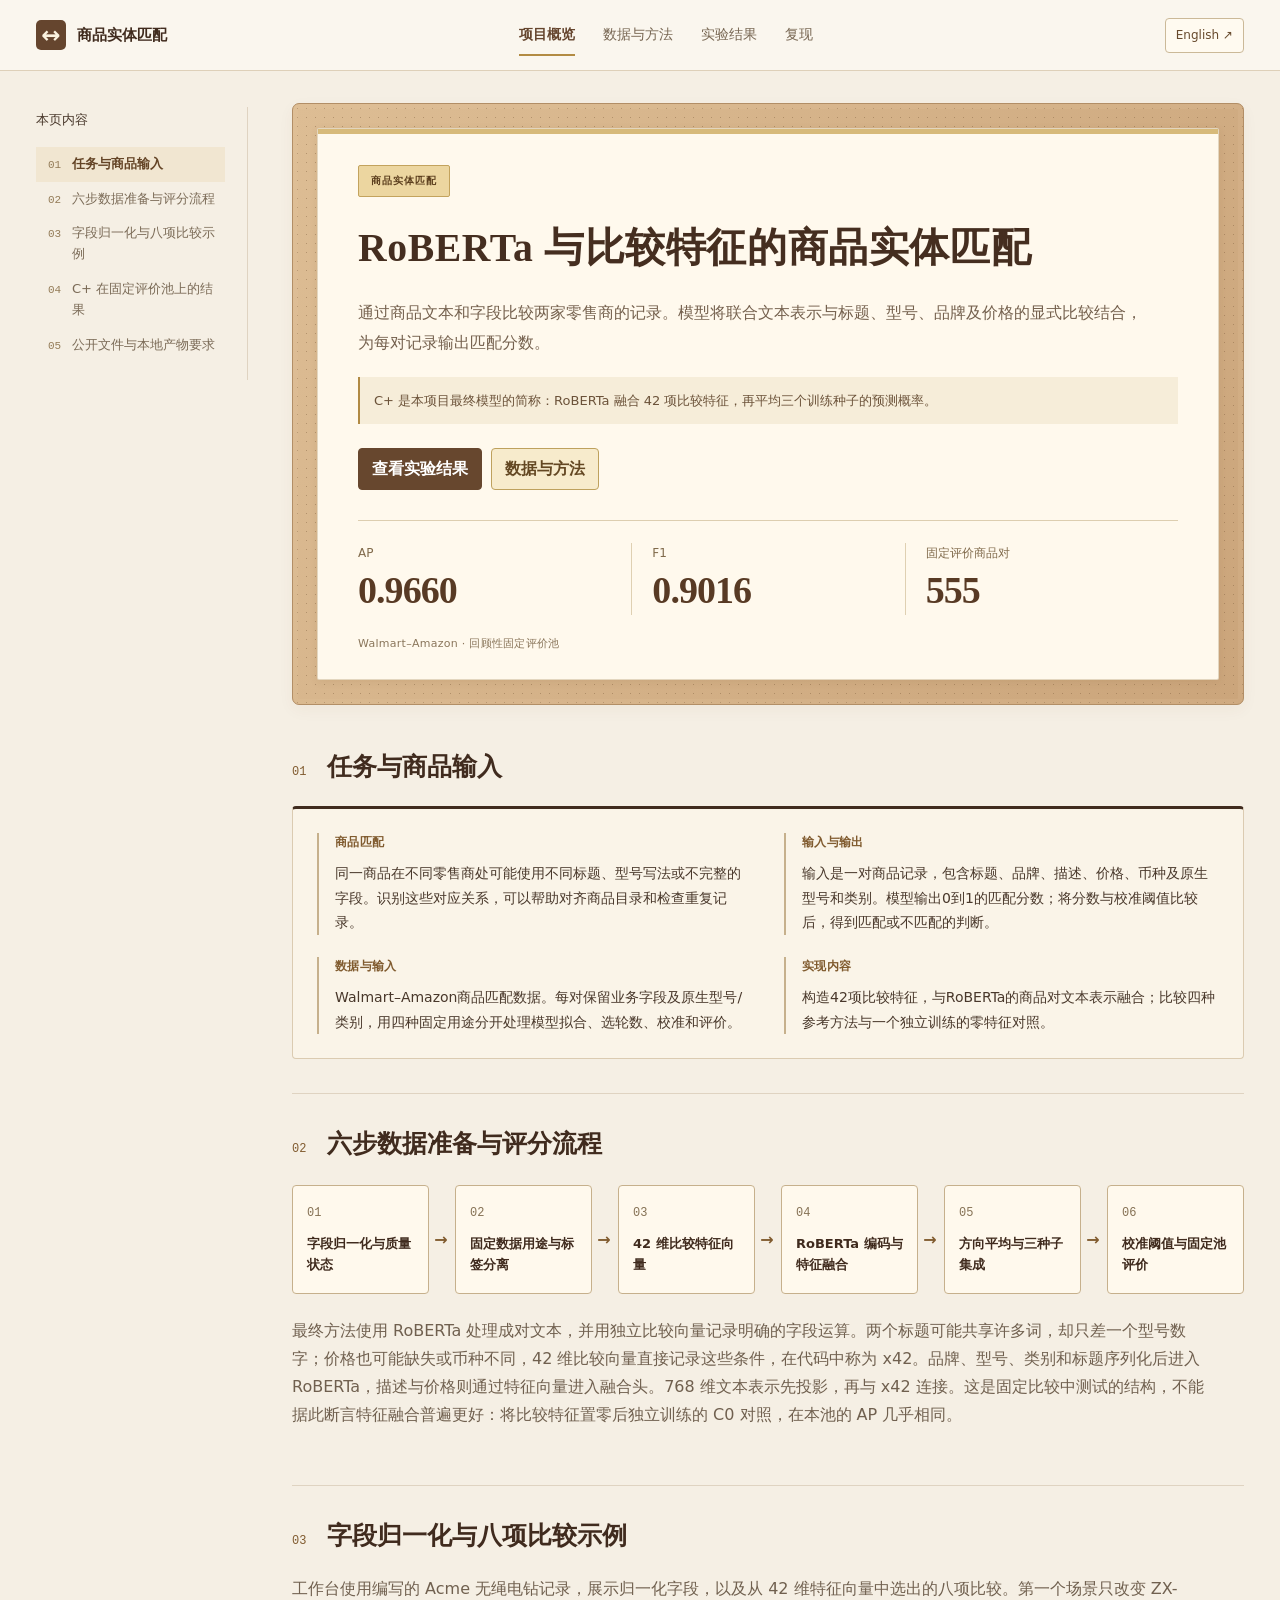
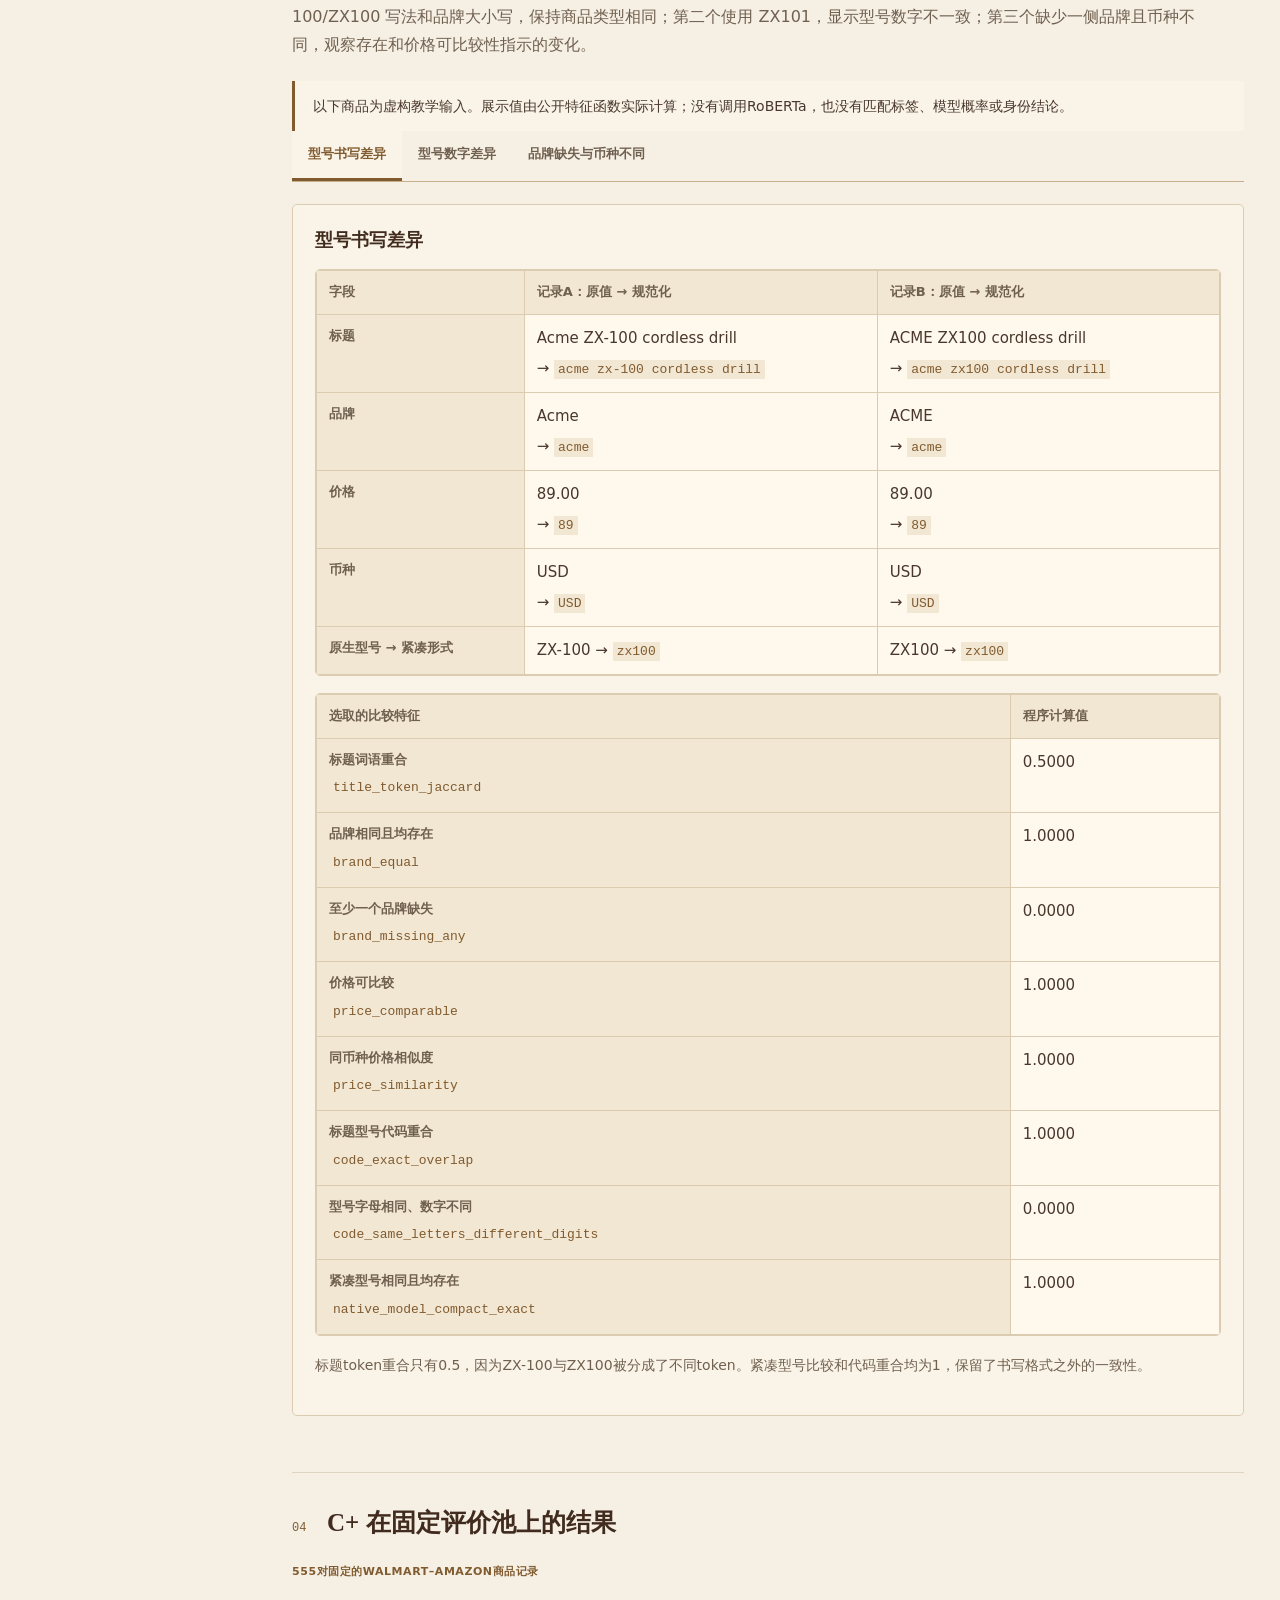
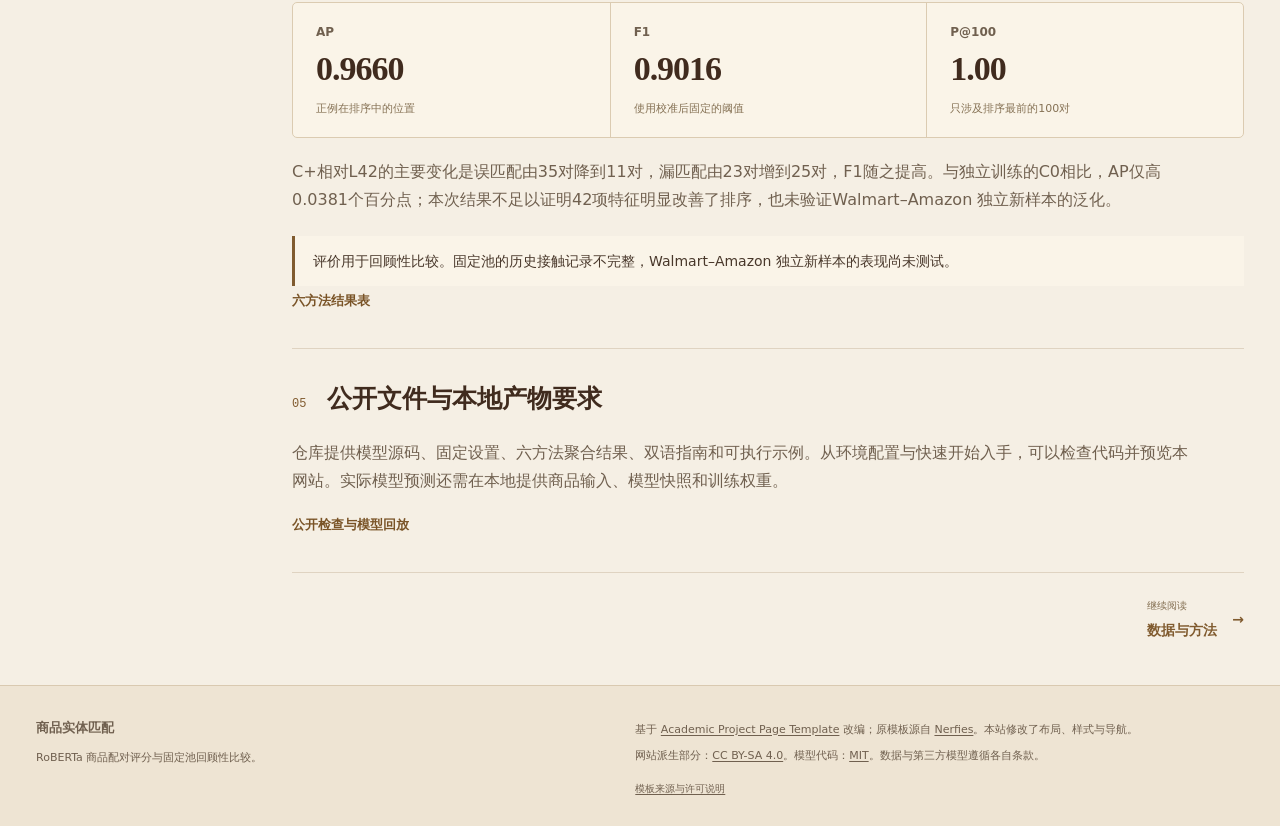
==== showcase/zh-CN/index.html @ 1b568378 "Publish final product matching project and bilingual site" ====
<!DOCTYPE html>
<html lang="zh-CN">
<head>
  <meta charset="utf-8">
  <meta name="viewport" content="width=device-width, initial-scale=1">
  <meta name="description" content="商品对输入、字段准备、RoBERTa 特征融合与固定池回顾性评价结果。">
  <meta name="theme-color" content="#f5efe4">
  <title>项目概览 · 商品实体匹配</title>
  <link rel="icon" type="image/svg+xml" href="../assets/favicon.svg">
  <link rel="alternate" hreflang="en" href="../en/index.html">
  <link rel="alternate" hreflang="zh-CN" href="../zh-CN/index.html">
  <link rel="stylesheet" href="../assets/vendor/bulma.min.css">
  <link rel="stylesheet" href="../assets/academic.css">
  <link rel="stylesheet" href="../assets/site.css">
  <script defer src="../assets/site.js"></script>
</head>
<body data-page="index" data-language="zh-CN">
  <a class="skip-link" href="#main-content">跳到正文</a>
  <header class="site-header">
    <div class="header-inner">
      <a class="brand" href="index.html" aria-label="商品实体匹配"><span class="brand-mark" aria-hidden="true">↔</span><span>商品实体匹配</span></a>
      <nav aria-label="主导航"><a class="nav-link" href="index.html" aria-current="page">项目概览</a><a class="nav-link" href="method.html">数据与方法</a><a class="nav-link" href="results.html">实验结果</a><a class="nav-link" href="reproduce.html">复现</a></nav>
      <a class="language-link" href="../en/index.html" lang="en" hreflang="en" aria-label="以英文阅读当前页面">English<span aria-hidden="true"> ↗</span></a>
    </div>
  </header>
  <div class="report-layout">
    <aside class="report-sidebar"><p class="toc-label">本页内容</p><nav aria-label="页内目录"><a href="#project"><span>01</span>任务与商品输入</a><a href="#evidence"><span>02</span>六步数据准备与评分流程</a><a href="#example"><span>03</span>字段归一化与八项比较示例</a><a href="#summary"><span>04</span>C+ 在固定评价池上的结果</a><a href="#public-code"><span>05</span>公开文件与本地产物要求</a></nav></aside>
    <main id="main-content" tabindex="-1">
      <!-- Publication header and resource links adapted from the Academic template. -->
      <section class="hero publication-header" id="intro">
        <div class="hero-body">
          <div class="container">
            <p class="eyebrow">商品实体匹配</p>
            <h1 class="title is-1 publication-title">RoBERTa 与比较特征的商品实体匹配</h1>
            <p class="hero-description">通过商品文本和字段比较两家零售商的记录。模型将联合文本表示与标题、型号、品牌及价格的显式比较结合，为每对记录输出匹配分数。</p>
            <p class="model-definition">C+ 是本项目最终模型的简称：RoBERTa 融合 42 项比较特征，再平均三个训练种子的预测概率。</p>
            <div class="publication-links"><a href="results.html#comparison" class="external-link button is-normal is-dark">查看实验结果</a><a href="method.html" class="external-link button is-normal is-light">数据与方法</a></div>
            <div class="hero-facts"><div><span>AP</span><strong>0.9660</strong></div><div><span>F1</span><strong>0.9016</strong></div><div><span>固定评价商品对</span><strong>555</strong></div><p>Walmart–Amazon · 回顾性固定评价池</p></div>
          </div>
        </div>
      </section>
      <section id="project" class="section section-rule"><div class="container"><div class="section-heading"><span class="section-number" aria-hidden="true">01</span><h2 class="title is-3">任务与商品输入</h2></div><div class="project-brief"><div class="brief-grid"><article class="brief-block"><h3>商品匹配</h3><p>同一商品在不同零售商处可能使用不同标题、型号写法或不完整的字段。识别这些对应关系，可以帮助对齐商品目录和检查重复记录。</p></article><article class="brief-block"><h3>输入与输出</h3><p>输入是一对商品记录，包含标题、品牌、描述、价格、币种及原生型号和类别。模型输出0到1的匹配分数；将分数与校准阈值比较后，得到匹配或不匹配的判断。</p></article><article class="brief-block"><h3>数据与输入</h3><p>Walmart–Amazon商品匹配数据。每对保留业务字段及原生型号/类别，用四种固定用途分开处理模型拟合、选轮数、校准和评价。</p></article><article class="brief-block"><h3>实现内容</h3><p>构造42项比较特征，与RoBERTa的商品对文本表示融合；比较四种参考方法与一个独立训练的零特征对照。</p></article></div></div></div></section><section id="evidence" class="section section-rule"><div class="container"><div class="section-heading"><span class="section-number" aria-hidden="true">02</span><h2 class="title is-3">六步数据准备与评分流程</h2></div><ol class="workflow-strip"><li><span>01</span><strong>字段归一化与质量状态</strong></li><li><span>02</span><strong>固定数据用途与标签分离</strong></li><li><span>03</span><strong>42 维比较特征向量</strong></li><li><span>04</span><strong>RoBERTa 编码与特征融合</strong></li><li><span>05</span><strong>方向平均与三种子集成</strong></li><li><span>06</span><strong>校准阈值与固定池评价</strong></li></ol><p class="section-intro">最终方法使用 RoBERTa 处理成对文本，并用独立比较向量记录明确的字段运算。两个标题可能共享许多词，却只差一个型号数字；价格也可能缺失或币种不同，42 维比较向量直接记录这些条件，在代码中称为 x42。品牌、型号、类别和标题序列化后进入 RoBERTa，描述与价格则通过特征向量进入融合头。768 维文本表示先投影，再与 x42 连接。这是固定比较中测试的结构，不能据此断言特征融合普遍更好：将比较特征置零后独立训练的 C0 对照，在本池的 AP 几乎相同。</p></div></section><section id="example" class="section section-rule"><div class="container"><div class="section-heading"><span class="section-number" aria-hidden="true">03</span><h2 class="title is-3">字段归一化与八项比较示例</h2></div><p class="section-intro">工作台使用编写的 Acme 无绳电钻记录，展示归一化字段，以及从 42 维特征向量中选出的八项比较。第一个场景只改变 ZX-100/ZX100 写法和品牌大小写，保持商品类型相同；第二个使用 ZX101，显示型号数字不一致；第三个缺少一侧品牌且币种不同，观察存在和价格可比较性指示的变化。</p><div class="field-workbench"><p class="lead-note">以下商品为虚构教学输入。展示值由公开特征函数实际计算；没有调用RoBERTa，也没有匹配标签、模型概率或身份结论。</p><div class="example-controls" role="group" aria-label="比较场景"><button type="button" data-example-case="spelling" aria-pressed="false">型号书写差异</button><button type="button" data-example-case="digits" aria-pressed="false">型号数字差异</button><button type="button" data-example-case="missing" aria-pressed="false">品牌缺失与币种不同</button></div><article id="example-spelling" data-example-panel="spelling" aria-labelledby="example-title-spelling"><h3 id="example-title-spelling">型号书写差异</h3><p class="table-scroll-hint">窄屏可横向滑动查看两条记录；键盘可聚焦表格后使用方向键。</p><div class="table-wrap field-comparison record-comparison" tabindex="0" role="region" aria-label="商品字段对照"><table><thead><tr><th>字段</th><th>记录A：原值 → 规范化</th><th>记录B：原值 → 规范化</th></tr></thead><tbody><tr><th scope="row">标题</th><td><span class="raw-value">Acme ZX-100 cordless drill</span><span class="normalized-value">→ <code>acme zx-100 cordless drill</code></span></td><td><span class="raw-value">ACME ZX100 cordless drill</span><span class="normalized-value">→ <code>acme zx100 cordless drill</code></span></td></tr><tr><th scope="row">品牌</th><td><span class="raw-value">Acme</span><span class="normalized-value">→ <code>acme</code></span></td><td><span class="raw-value">ACME</span><span class="normalized-value">→ <code>acme</code></span></td></tr><tr><th scope="row">价格</th><td><span class="raw-value">89.00</span><span class="normalized-value">→ <code>89</code></span></td><td><span class="raw-value">89.00</span><span class="normalized-value">→ <code>89</code></span></td></tr><tr><th scope="row">币种</th><td><span class="raw-value">USD</span><span class="normalized-value">→ <code>USD</code></span></td><td><span class="raw-value">USD</span><span class="normalized-value">→ <code>USD</code></span></td></tr><tr><th scope="row">原生型号 → 紧凑形式</th><td>ZX-100 → <code>zx100</code></td><td>ZX100 → <code>zx100</code></td></tr></tbody></table></div><div class="table-wrap field-comparison"><table><thead><tr><th>选取的比较特征</th><th>程序计算值</th></tr></thead><tbody><tr data-demo-feature="title_token_jaccard" data-demo-value="0.5"><th scope="row">标题词语重合<code>title_token_jaccard</code></th><td>0.5000</td></tr><tr data-demo-feature="brand_equal" data-demo-value="1.0"><th scope="row">品牌相同且均存在<code>brand_equal</code></th><td>1.0000</td></tr><tr data-demo-feature="brand_missing_any" data-demo-value="0.0"><th scope="row">至少一个品牌缺失<code>brand_missing_any</code></th><td>0.0000</td></tr><tr data-demo-feature="price_comparable" data-demo-value="1.0"><th scope="row">价格可比较<code>price_comparable</code></th><td>1.0000</td></tr><tr data-demo-feature="price_similarity" data-demo-value="1.0"><th scope="row">同币种价格相似度<code>price_similarity</code></th><td>1.0000</td></tr><tr data-demo-feature="code_exact_overlap" data-demo-value="1.0"><th scope="row">标题型号代码重合<code>code_exact_overlap</code></th><td>1.0000</td></tr><tr data-demo-feature="code_same_letters_different_digits" data-demo-value="0.0"><th scope="row">型号字母相同、数字不同<code>code_same_letters_different_digits</code></th><td>0.0000</td></tr><tr data-demo-feature="native_model_compact_exact" data-demo-value="1.0"><th scope="row">紧凑型号相同且均存在<code>native_model_compact_exact</code></th><td>1.0000</td></tr></tbody></table></div><p class="example-explanation">标题token重合只有0.5，因为ZX-100与ZX100被分成了不同token。紧凑型号比较和代码重合均为1，保留了书写格式之外的一致性。</p></article><article id="example-digits" data-example-panel="digits" aria-labelledby="example-title-digits"><h3 id="example-title-digits">型号数字差异</h3><p class="table-scroll-hint">窄屏可横向滑动查看两条记录；键盘可聚焦表格后使用方向键。</p><div class="table-wrap field-comparison record-comparison" tabindex="0" role="region" aria-label="商品字段对照"><table><thead><tr><th>字段</th><th>记录A：原值 → 规范化</th><th>记录B：原值 → 规范化</th></tr></thead><tbody><tr><th scope="row">标题</th><td><span class="raw-value">Acme ZX-100 cordless drill</span><span class="normalized-value">→ <code>acme zx-100 cordless drill</code></span></td><td><span class="raw-value">ACME ZX101 cordless drill</span><span class="normalized-value">→ <code>acme zx101 cordless drill</code></span></td></tr><tr><th scope="row">品牌</th><td><span class="raw-value">Acme</span><span class="normalized-value">→ <code>acme</code></span></td><td><span class="raw-value">ACME</span><span class="normalized-value">→ <code>acme</code></span></td></tr><tr><th scope="row">价格</th><td><span class="raw-value">89.00</span><span class="normalized-value">→ <code>89</code></span></td><td><span class="raw-value">89.00</span><span class="normalized-value">→ <code>89</code></span></td></tr><tr><th scope="row">币种</th><td><span class="raw-value">USD</span><span class="normalized-value">→ <code>USD</code></span></td><td><span class="raw-value">USD</span><span class="normalized-value">→ <code>USD</code></span></td></tr><tr><th scope="row">原生型号 → 紧凑形式</th><td>ZX-100 → <code>zx100</code></td><td>ZX101 → <code>zx101</code></td></tr></tbody></table></div><div class="table-wrap field-comparison"><table><thead><tr><th>选取的比较特征</th><th>程序计算值</th></tr></thead><tbody><tr data-demo-feature="title_token_jaccard" data-demo-value="0.5"><th scope="row">标题词语重合<code>title_token_jaccard</code></th><td>0.5000</td></tr><tr data-demo-feature="brand_equal" data-demo-value="1.0"><th scope="row">品牌相同且均存在<code>brand_equal</code></th><td>1.0000</td></tr><tr data-demo-feature="brand_missing_any" data-demo-value="0.0"><th scope="row">至少一个品牌缺失<code>brand_missing_any</code></th><td>0.0000</td></tr><tr data-demo-feature="price_comparable" data-demo-value="1.0"><th scope="row">价格可比较<code>price_comparable</code></th><td>1.0000</td></tr><tr data-demo-feature="price_similarity" data-demo-value="1.0"><th scope="row">同币种价格相似度<code>price_similarity</code></th><td>1.0000</td></tr><tr data-demo-feature="code_exact_overlap" data-demo-value="0.0"><th scope="row">标题型号代码重合<code>code_exact_overlap</code></th><td>0.0000</td></tr><tr data-demo-feature="code_same_letters_different_digits" data-demo-value="1.0"><th scope="row">型号字母相同、数字不同<code>code_same_letters_different_digits</code></th><td>1.0000</td></tr><tr data-demo-feature="native_model_compact_exact" data-demo-value="0.0"><th scope="row">紧凑型号相同且均存在<code>native_model_compact_exact</code></th><td>0.0000</td></tr></tbody></table></div><p class="example-explanation">标题token重合仍为0.5，但紧凑型号比较为0，数字冲突特征为1。程序将这些证据交给模型，不使用一条型号规则强行判定匹配或不匹配。</p></article><article id="example-missing" data-example-panel="missing" aria-labelledby="example-title-missing"><h3 id="example-title-missing">品牌缺失与币种不同</h3><p class="table-scroll-hint">窄屏可横向滑动查看两条记录；键盘可聚焦表格后使用方向键。</p><div class="table-wrap field-comparison record-comparison" tabindex="0" role="region" aria-label="商品字段对照"><table><thead><tr><th>字段</th><th>记录A：原值 → 规范化</th><th>记录B：原值 → 规范化</th></tr></thead><tbody><tr><th scope="row">标题</th><td><span class="raw-value">Acme ZX-100 cordless drill</span><span class="normalized-value">→ <code>acme zx-100 cordless drill</code></span></td><td><span class="raw-value">ACME ZX100 cordless drill</span><span class="normalized-value">→ <code>acme zx100 cordless drill</code></span></td></tr><tr><th scope="row">品牌</th><td><span class="raw-value">Acme</span><span class="normalized-value">→ <code>acme</code></span></td><td><span class="raw-value">缺失</span><span class="normalized-value">→ <code>缺失</code></span></td></tr><tr><th scope="row">价格</th><td><span class="raw-value">89.00</span><span class="normalized-value">→ <code>89</code></span></td><td><span class="raw-value">89.00</span><span class="normalized-value">→ <code>89</code></span></td></tr><tr><th scope="row">币种</th><td><span class="raw-value">USD</span><span class="normalized-value">→ <code>USD</code></span></td><td><span class="raw-value">EUR</span><span class="normalized-value">→ <code>EUR</code></span></td></tr><tr><th scope="row">原生型号 → 紧凑形式</th><td>ZX-100 → <code>zx100</code></td><td>ZX100 → <code>zx100</code></td></tr></tbody></table></div><div class="table-wrap field-comparison"><table><thead><tr><th>选取的比较特征</th><th>程序计算值</th></tr></thead><tbody><tr data-demo-feature="title_token_jaccard" data-demo-value="0.5"><th scope="row">标题词语重合<code>title_token_jaccard</code></th><td>0.5000</td></tr><tr data-demo-feature="brand_equal" data-demo-value="0.0"><th scope="row">品牌相同且均存在<code>brand_equal</code></th><td>0.0000</td></tr><tr data-demo-feature="brand_missing_any" data-demo-value="1.0"><th scope="row">至少一个品牌缺失<code>brand_missing_any</code></th><td>1.0000</td></tr><tr data-demo-feature="price_comparable" data-demo-value="0.0"><th scope="row">价格可比较<code>price_comparable</code></th><td>0.0000</td></tr><tr data-demo-feature="price_similarity" data-demo-value="0.0"><th scope="row">同币种价格相似度<code>price_similarity</code></th><td>0.0000</td></tr><tr data-demo-feature="code_exact_overlap" data-demo-value="1.0"><th scope="row">标题型号代码重合<code>code_exact_overlap</code></th><td>1.0000</td></tr><tr data-demo-feature="code_same_letters_different_digits" data-demo-value="0.0"><th scope="row">型号字母相同、数字不同<code>code_same_letters_different_digits</code></th><td>0.0000</td></tr><tr data-demo-feature="native_model_compact_exact" data-demo-value="1.0"><th scope="row">紧凑型号相同且均存在<code>native_model_compact_exact</code></th><td>1.0000</td></tr></tbody></table></div><p class="example-explanation">品牌缺失不会算作品牌相同；两笔价格都可解析，但USD与EUR不同，价格可比较性与价格相似度均为0。这里的0表示不可比较，必须结合可比较性指示一起解释。</p></article></div></div></section><section id="summary" class="section section-rule"><div class="container"><div class="section-heading"><span class="section-number" aria-hidden="true">04</span><h2 class="title is-3">C+ 在固定评价池上的结果</h2></div><p class="note-kicker">555对固定的Walmart–Amazon商品记录</p><div class="results-summary"><div class="summary-metric"><p class="summary-label"><abbr title="平均精确率">AP</abbr></p><p class="summary-value" data-source="metrics.C+.ap" data-value="0.9659975315302057">0.9660</p><p class="summary-context">正例在排序中的位置</p></div><div class="summary-metric"><p class="summary-label"><abbr title="F1分数">F1</abbr></p><p class="summary-value" data-source="metrics.C+.f1" data-value="0.9016393442622951">0.9016</p><p class="summary-context">使用校准后固定的阈值</p></div><div class="summary-metric"><p class="summary-label"><abbr title="排序前100对中的正例比例">P@100</abbr></p><p class="summary-value" data-source="metrics.C+.p_at_100" data-value="1.0">1.00</p><p class="summary-context">只涉及排序最前的100对</p></div></div><p class="section-intro">C+相对L42的主要变化是误匹配由35对降到11对，漏匹配由23对增到25对，F1随之提高。与独立训练的C0相比，AP仅高0.0381个百分点；本次结果不足以证明42项特征明显改善了排序，也未验证Walmart–Amazon 独立新样本的泛化。</p><p class="lead-note">评价用于回顾性比较。固定池的历史接触记录不完整，Walmart–Amazon 独立新样本的表现尚未测试。</p><a href="results.html" class="text-link">六方法结果表</a></div></section><section id="public-code" class="section section-rule"><div class="container"><div class="section-heading"><span class="section-number" aria-hidden="true">05</span><h2 class="title is-3">公开文件与本地产物要求</h2></div><div class="prose"><p>仓库提供模型源码、固定设置、六方法聚合结果、双语指南和可执行示例。从环境配置与快速开始入手，可以检查代码并预览本网站。实际模型预测还需在本地提供商品输入、模型快照和训练权重。</p><a href="reproduce.html#quickstart" class="text-link">公开检查与模型回放</a></div></div></section>
      <div class="reading-next container"><a class="next-link" href="method.html"><span><span class="next-eyebrow">继续阅读</span>数据与方法</span><span aria-hidden="true">→</span></a></div>
    </main>
  </div>
  <footer class="footer">
    <div class="container footer-inner">
      <div><a class="footer-project" href="index.html">商品实体匹配</a><p>RoBERTa 商品配对评分与固定池回顾性比较。</p></div>
      <div class="footer-credit"><p>基于 <a href="https://github.com/eliahuhorwitz/Academic-project-page-template">Academic Project Page Template</a> 改编；原模板源自 <a href="https://nerfies.github.io/">Nerfies</a>。本站修改了布局、样式与导航。</p><p>网站派生部分：<a href="../LICENSE">CC BY-SA 4.0</a>。模型代码：<a href="../../LICENSE">MIT</a>。数据与第三方模型遵循各自条款。</p><a href="../NOTICE.md">模板来源与许可说明</a></div>
    </div>
  </footer>
</body>
</html>
---- showcase/assets/academic.css ----
/* Adapted from Academic Project Page Template, commit d38af1ccae1ce82c3404d2820c4c646afd409f81. CC BY-SA 4.0. See ../NOTICE.md. */
/* Modern CSS Variables for consistent theming */
:root {
  --primary-color: #2563eb;
  --primary-hover: #1d4ed8;
  --secondary-color: #64748b;
  --accent-color: #0ea5e9;
  --text-primary: #1e293b;
  --text-secondary: #64748b;
  --text-light: #94a3b8;
  --background-primary: #ffffff;
  --background-secondary: #f8fafc;
  --background-accent: #f1f5f9;
  --border-color: #e2e8f0;
  --shadow-sm: 0 1px 2px 0 rgb(0 0 0 / 0.05);
  --shadow-md: 0 4px 6px -1px rgb(0 0 0 / 0.1), 0 2px 4px -2px rgb(0 0 0 / 0.1);
  --shadow-lg: 0 10px 15px -3px rgb(0 0 0 / 0.1), 0 4px 6px -4px rgb(0 0 0 / 0.1);
  --shadow-xl: 0 20px 25px -5px rgb(0 0 0 / 0.1), 0 8px 10px -6px rgb(0 0 0 / 0.1);
  --gradient-primary: linear-gradient(135deg, #667eea 0%, #764ba2 100%);
  --gradient-accent: linear-gradient(135deg, #f093fb 0%, #f5576c 100%);
  --gradient-subtle: linear-gradient(135deg, #ffecd2 0%, #fcb69f 100%);
  --border-radius: 12px;
  --border-radius-lg: 16px;
  --transition: all 0.3s cubic-bezier(0.4, 0, 0.2, 1);
}

/* Smooth scrolling for better UX */
html {
  scroll-behavior: smooth;
}

body {
  font-family: 'Inter', 'Segoe UI', -apple-system, BlinkMacSystemFont, sans-serif;
  color: var(--text-primary);
  line-height: 1.6;
  font-size: 16px;
  background-color: var(--background-primary);
  -webkit-font-smoothing: antialiased;
  -moz-osx-font-smoothing: grayscale;
}


/* Modern Button Styles */
.button {
  border-radius: var(--border-radius) !important;
  font-weight: 600 !important;
  transition: var(--transition) !important;
  border: 2px solid transparent !important;
  position: relative;
  overflow: hidden;
}

.button.is-dark {
  background: var(--text-primary) !important;
  border: none !important;
  color: white !important;
  box-shadow: var(--shadow-md);
}

.button.is-dark:hover {
  transform: translateY(-2px);
  box-shadow: var(--shadow-lg);
  background: var(--primary-color) !important;
}

/* Hero Section Modernization */
.hero {
  position: relative;
  overflow: hidden;
}

.hero.is-light {
  background: var(--background-secondary);
  border-top: 1px solid var(--border-color);
  border-bottom: 1px solid var(--border-color);
}

.hero-body {
  padding: 4rem 1.5rem;
}
.publication-title {
    font-family: 'Inter', sans-serif !important;
    font-weight: 800 !important;
    color: var(--text-primary) !important;
    margin-bottom: 2rem !important;
    line-height: 1.1 !important;
}
/* Content Improvements */
.content.has-text-justified {
  font-size: 1.1rem;
  line-height: 1.8;
  color: var(--text-secondary);
}

.content.has-text-justified p {
  margin-bottom: 1.5rem;
}

/* Footer Improvements */
.footer {
  background: var(--background-secondary);
  border-top: 1px solid var(--border-color);
  padding: 3rem 1.5rem;
}

.footer .content {
  color: var(--text-secondary);
  line-height: 1.7;
}

.footer a {
  color: var(--primary-color);
  text-decoration: none;
  transition: var(--transition);
}

.footer a:hover {
  color: var(--primary-hover);
  text-decoration: underline;
}
---- showcase/assets/site.css ----
/* Academic Project Page Template adaptation. CC BY-SA 4.0; see ../NOTICE.md.
   Report structure informed by VitePress and scikit-learn documentation.
   Reference sites are not CSS or text sources; all rules below are local. */
/* Shared paper palette; all eight pages use the same semantic colors. */
:root {
  --palette-ink: #402b1e;
  --palette-text: #49382b;
  --palette-secondary: #70604f;
  --palette-muted: #857154;
  --palette-accent: #805b2f;
  --palette-border: #dbcbb1;
  --palette-border-strong: #c6b08c;
  --palette-paper: #fff9ed;
  --palette-surface: #faf4e8;
  --palette-tint: #f2e7d3;
  --palette-control: #bba889;
  --primary-color: var(--palette-accent);
  --primary-hover: #5f3e20;
  --text-primary: var(--palette-text);
  --text-secondary: var(--palette-secondary);
  --text-light: var(--palette-muted);
  --background-primary: var(--palette-paper);
  --background-secondary: var(--palette-surface);
  --border-color: var(--palette-border);
  --gradient-accent: var(--palette-accent);
  --paper: var(--palette-paper);
  --link: #795326;
  --ink: var(--palette-ink);
  --blue-soft: var(--palette-tint);
  --mono: ui-monospace, SFMono-Regular, Consolas, monospace;
  --transition: color .12s ease, background-color .12s ease;
}
* { box-sizing: border-box; }
html { scroll-behavior: auto; scroll-padding-top: 90px; }
body { margin: 0; background: var(--palette-paper); color: var(--text-primary); font: 16px/1.75 system-ui, -apple-system, BlinkMacSystemFont, "Segoe UI", "PingFang SC", "Microsoft YaHei", sans-serif; -webkit-font-smoothing: antialiased; }
p { margin: 0 0 15px; }
a { color: var(--link); text-underline-offset: .2em; }
a:hover { text-decoration: underline; }
strong { color: var(--ink); font-weight: 650; }
button, input { font: inherit; }
a, button { touch-action: manipulation; }
button { cursor: pointer; }
:focus-visible { outline: 3px solid var(--palette-accent); outline-offset: 4px; border-radius: 3px; }
[hidden] { display: none !important; }
svg { display: block; max-width: 100%; height: auto; }
figure { margin: 0; }
h2, h3, h4 { color: var(--ink); }
h3 { font-size: 19px; line-height: 1.4; font-weight: 650; margin: 0 0 12px; }
.container, .container.is-max-desktop { width: 100%; max-width: none !important; margin: 0; }
.skip-link { position: absolute; top: -100px; left: 20px; z-index: 100; background: white; padding: 10px 16px; border: 1px solid var(--primary-color); }
.skip-link:focus { top: 12px; }
.site-header { position: sticky; top: 0; z-index: 30; border-bottom: 1px solid var(--border-color); background: var(--palette-paper); }
.header-inner { display: flex; align-items: center; justify-content: space-between; gap: 28px; max-width: 1440px; min-height: 70px; padding: 12px 36px; margin: auto; }
.brand { display: inline-flex; align-items: center; gap: 11px; color: var(--ink); font-size: 15px; font-weight: 700; white-space: nowrap; text-decoration: none; }
.brand-mark { display: grid; place-items: center; width: 30px; height: 30px; border-radius: 5px; background: var(--ink); color: var(--palette-paper); font-size: 23px; line-height: 1; }
.header-inner nav { display: flex; gap: 28px; }
.nav-link { padding: 8px 0; border-bottom: 2px solid transparent; color: var(--palette-secondary); font-size: 14px; white-space: nowrap; }
.nav-link[aria-current="page"] { border-color: var(--primary-color); color: var(--primary-color); font-weight: 700; }
.language-link { border: 1px solid var(--palette-border); border-radius: 4px; padding: 6px 10px; color: var(--palette-text); font-size: 12px; white-space: nowrap; }
.report-layout { display: grid; grid-template-columns: 212px minmax(0, 1fr); gap: 44px; max-width: 1440px; margin: auto; padding: 0 36px; }
.report-sidebar { position: sticky; top: 98px; align-self: start; max-height: calc(100vh - 122px); overflow-y: auto; margin-top: 36px; padding: 2px 22px 18px 0; border-right: 1px solid var(--border-color); font-size: 13px; scrollbar-width: thin; }
.report-sidebar h2, .report-sidebar h3, .toc-title, .toc-heading { margin: 0 0 14px; color: var(--ink); font-size: 11px; line-height: 1.5; font-weight: 750; letter-spacing: .08em; text-transform: uppercase; }
.report-sidebar nav, .report-sidebar ul, .report-sidebar ol { display: block; margin: 0; padding: 0; list-style: none; }
.report-sidebar li { margin: 0; padding: 0; }
.report-sidebar a { display: block; border-left: 2px solid transparent; padding: 7px 0 7px 12px; margin-left: -2px; color: var(--palette-secondary); line-height: 1.6; text-decoration: none; overflow-wrap: anywhere; }
.report-sidebar a:hover { color: var(--primary-color); background: var(--palette-surface); }
.report-sidebar a[aria-current="location"], .report-sidebar a.is-active { border-color: var(--primary-color); color: var(--primary-color); background: var(--blue-soft); font-weight: 650; }
.report-sidebar nav a { display: grid; grid-template-columns: 16px minmax(0, 1fr); gap: 8px; align-items: baseline; }
.report-sidebar nav a > :first-child, .report-sidebar .toc-number { color: var(--palette-muted); font: 11px/1.6 var(--mono); }
#main-content { min-width: 0; padding-top: 32px; padding-bottom: 10px; outline: none; }
.publication-header { overflow: visible; border-bottom: 1px solid var(--border-color); }
.hero-body { padding: 4px 0 28px; }
.publication-header .columns { margin: 0; }
.publication-header .column { padding: 0; }
.publication-header .has-text-centered { text-align: left !important; }
.eyebrow { margin: 0 0 12px; font-size: 11px; letter-spacing: .07em; text-transform: uppercase; font-weight: 750; color: var(--primary-color); }
.publication-title { margin: 0 0 18px !important; font-family: inherit !important; font-size: 38px !important; line-height: 1.25 !important; font-weight: 720 !important; letter-spacing: -.035em; color: var(--ink) !important; max-width: 1020px; }
.publication-title:lang(zh-CN) { font-size: 35px !important; letter-spacing: -.015em; }
.hero-description { max-width: 920px; margin: 0 0 20px; font-size: 17px; line-height: 1.8; color: var(--text-secondary); }
.publication-links { display: flex; flex-wrap: wrap; justify-content: flex-start; gap: 9px; }
.hero-facts { display: flex; flex-wrap: wrap; gap: 16px 0; margin-top: 23px; padding-top: 17px; border-top: 1px solid var(--palette-border); color: var(--palette-secondary); font-size: 13px; }
.hero-facts > * { display: flex; flex-direction: column; gap: 3px; min-width: 0; padding: 0 24px; border-left: 1px solid var(--palette-border); }
.hero-facts > :first-child { padding-left: 0; border-left: 0; }
.hero-facts strong, .hero-facts .fact-value { color: var(--palette-text); font: 18px/1.5 var(--mono); font-weight: 700; }
.hero-facts small, .hero-facts .fact-label { color: var(--palette-secondary); font-size: 12px; line-height: 1.6; }
.button { min-height: 38px; height: auto; padding: 8px 13px !important; border-radius: 4px !important; font-size: 13px; line-height: 1.5; font-weight: 600 !important; box-shadow: none !important; transition: var(--transition) !important; }
.button.is-dark { background: var(--ink) !important; color: var(--palette-paper); transform: none !important; border: 1px solid var(--ink) !important; }
.button.is-dark:hover { background: var(--palette-text) !important; }
.button.is-light { background: var(--palette-paper); border: 1px solid var(--palette-border-strong) !important; color: var(--palette-text); }
.button.is-light:hover { background: var(--palette-surface); }
.button:hover { text-decoration: none; }
.section { padding: 32px 0 34px; }
.section-rule { border-bottom: 1px solid var(--border-color); border-top: 0; }
.section-tint { background: transparent; }
.section-heading { display: flex; align-items: baseline; gap: 13px; margin-bottom: 21px; }
.section-number { color: var(--primary-color); font: 12px/1.5 var(--mono); min-width: 22px; }
h2.title.is-3 { position: static; margin: 0 !important; padding: 0; font-family: inherit !important; font-size: 25px; line-height: 1.45; letter-spacing: -.025em; font-weight: 700; color: var(--ink); }
h2.title.is-3::after { display: none; }
.prose { max-width: 900px; }
.prose p, .section-intro { color: var(--text-secondary); }
.section-intro { max-width: 920px; margin-bottom: 22px; }
.lead-note { border-left: 3px solid var(--primary-color); padding: 13px 18px; background: var(--palette-surface); color: var(--palette-text); font-size: 14px; line-height: 1.75; margin: 20px 0 0; }
.caption { color: var(--palette-secondary); font-size: 14px; line-height: 1.8; margin: 13px 0 0; max-width: 970px; }
.note-kicker { color: var(--primary-color); font-size: 11px; line-height: 1.6; letter-spacing: .05em; text-transform: uppercase; font-weight: 700; display: block; margin-bottom: 9px; }
.text-link { font-weight: 650; font-size: 13px; }
.text-columns { display: grid; grid-template-columns: repeat(2, minmax(0, 1fr)); gap: 32px; }
.text-columns article { padding-top: 15px; border-top: 2px solid var(--palette-border-strong); min-width: 0; }
.text-columns p { color: var(--text-secondary); font-size: 15px; }
.project-brief { border: 1px solid var(--palette-border); border-top: 3px solid var(--ink); border-radius: 4px; padding: 24px; background: var(--palette-surface); }
.project-brief > p { max-width: 920px; }
.brief-grid { display: grid; grid-template-columns: repeat(2, minmax(0, 1fr)); gap: 22px 32px; }
.brief-block { min-width: 0; padding-left: 16px; border-left: 2px solid var(--palette-border-strong); }
.brief-block h3, .brief-block h4, .brief-block dt { margin: 0 0 9px; font-size: 12px; line-height: 1.6; font-weight: 750; letter-spacing: .03em; color: var(--primary-color); }
.brief-block p, .brief-block dd { font-size: 14px; line-height: 1.75; margin: 0; color: var(--palette-text); }
.brief-block ul { font-size: 14px; color: var(--palette-text); margin-left: 18px; list-style: disc; }
.workflow-strip { display: grid; grid-template-columns: repeat(6, minmax(0, 1fr)); gap: 13px; margin: 23px 0; padding: 0; list-style: none; }
.workflow-strip > * { min-width: 0; position: relative; padding: 15px 11px; background: var(--palette-surface); border: 1px solid var(--palette-border); border-radius: 4px; }
.workflow-strip > *::after { content: "→"; position: absolute; right: -12px; top: 13px; z-index: 1; color: var(--palette-secondary); font-size: 16px; font-weight: 700; }
.workflow-strip > *:last-child::after { display: none; }
.workflow-strip strong, .workflow-strip h3 { display: block; margin: 6px 0 8px; font-size: 13px; line-height: 1.55; color: var(--ink); }
.workflow-strip p, .workflow-strip small { display: block; color: var(--palette-secondary); font-size: 11px; line-height: 1.7; margin: 0; }
.workflow-strip .stage-number, .workflow-strip .workflow-number { color: var(--primary-color); font: 10px/1.5 var(--mono); }
.stage-card { padding: 23px 25px; margin: 20px 0; border: 1px solid var(--palette-border); border-radius: 5px; background: var(--palette-paper); }
.stage-header { display: flex; gap: 13px; align-items: baseline; padding-bottom: 16px; border-bottom: 1px solid var(--border-color); margin-bottom: 18px; }
.stage-header h3 { margin: 0; font-size: 20px; }
.stage-header span, .stage-header .stage-number { color: var(--primary-color); font: 12px/1.6 var(--mono); }
.stage-grid { display: grid; grid-template-columns: repeat(2, minmax(0, 1fr)); gap: 22px 30px; }
.stage-grid > * { min-width: 0; margin: 0; }
.stage-grid h4, .stage-grid dt, .stage-grid .stage-label { display: block; color: var(--primary-color); font-size: 11px; line-height: 1.6; font-weight: 750; letter-spacing: .07em; text-transform: uppercase; margin: 0 0 7px; }
.stage-grid p, .stage-grid dd { margin: 0; color: var(--palette-text); font-size: 14px; line-height: 1.85; }
.stage-grid code { font: 12px/1.8 var(--mono); color: var(--palette-text); overflow-wrap: anywhere; background: var(--palette-surface); padding: 1px 4px; border-radius: 3px; }
.stage-grid ul, .stage-grid ol { margin-left: 18px; color: var(--palette-text); font-size: 14px; }
.pair-example { display: grid; grid-template-columns: minmax(0, 1fr) 45px minmax(0, 1fr); align-items: center; padding: 23px 26px; border: 1px solid var(--palette-border); border-radius: 5px; background: var(--palette-surface); }
.listing-label { font-size: 11px; color: var(--palette-secondary); font-weight: 700; letter-spacing: .04em; text-transform: uppercase; margin-bottom: 8px; }
.listing-title { color: var(--palette-ink); font-size: 20px; font-weight: 650; line-height: 1.45; margin-bottom: 15px; }
.field-list { display: grid; grid-template-columns: 74px minmax(0, 1fr); gap: 5px 12px; margin: 0; font-size: 13px; }
.field-list dt { color: var(--palette-secondary); }
.field-list dd { margin: 0; color: var(--palette-text); font: 12px/1.7 var(--mono); overflow-wrap: anywhere; }
.pair-arrow { color: var(--primary-color); text-align: center; font-size: 23px; }
.example-foot { margin-top: 12px; display: flex; gap: 11px; align-items: baseline; flex-wrap: wrap; }
.example-tag { font-size: 10px; font-weight: 700; letter-spacing: .02em; color: var(--palette-accent); background: var(--palette-tint); border: 1px solid var(--palette-border); border-radius: 3px; padding: 3px 7px; }
.example-foot p { font-size: 13px; color: var(--palette-secondary); margin: 0; }
.field-workbench { margin: 22px 0; }
.field-workbench .example-controls, .field-workbench .example-tabs, .field-workbench [role="group"], .field-workbench [role="tablist"] { display: flex; align-items: stretch; gap: 0; flex-wrap: wrap; border-bottom: 1px solid var(--palette-border-strong); margin-bottom: 20px; }
.field-workbench [data-example-case] { border: 0; border-bottom: 3px solid transparent; background: transparent; color: var(--palette-secondary); padding: 12px 16px; font-size: 13px; font-weight: 650; min-height: 44px; }
.field-workbench [data-example-case][aria-pressed="true"], .field-workbench [data-example-case][aria-selected="true"] { color: var(--primary-color); border-bottom-color: var(--primary-color); background: var(--palette-surface); }
.field-workbench [data-example-case]:hover { color: var(--primary-color); background: var(--palette-surface); text-decoration: none; }
.field-workbench [data-example-panel] { margin: 22px 0; padding: 22px; border: 1px solid var(--palette-border); border-radius: 5px; background: var(--palette-surface); }
.field-workbench [data-example-panel] h3 { font-size: 18px; }
.field-workbench [data-example-panel] p { color: var(--palette-secondary); font-size: 14px; line-height: 1.85; }
.field-comparison { margin: 17px 0; }
.field-comparison table, table.field-comparison { width: 100%; background: var(--palette-paper); border-collapse: collapse; font-size: 15px; }
.field-comparison td, .field-comparison th { border: 1px solid var(--palette-border); padding: 10px 12px; text-align: left; vertical-align: top; overflow-wrap: anywhere; }
.field-comparison th { background: var(--palette-tint); color: var(--palette-secondary); font-size: 13px; font-weight: 700; }
.field-comparison code { font-size: 13px; color: var(--palette-accent); background: var(--palette-tint); padding: 2px 4px; overflow-wrap: anywhere; }
.field-comparison .raw-value, .field-comparison .normalized-value { display: block; overflow-wrap: anywhere; }
.field-comparison .normalized-value { margin-top: 4px; }
.field-comparison th code { display: block; margin-top: 4px; }
.field-comparison .field-row { display: grid; grid-template-columns: 120px minmax(0, 1fr) minmax(0, 1fr); gap: 12px; border-top: 1px solid var(--border-color); padding: 11px 0; }
.results-summary { display: grid; grid-template-columns: repeat(3, minmax(0, 1fr)); margin: 22px 0 20px; border: 1px solid var(--palette-border); border-radius: 5px; overflow: hidden; background: var(--palette-surface); }
.summary-metric { padding: 19px 23px; border-left: 1px solid var(--palette-border); min-width: 0; }
.summary-metric:first-child { border-left: 0; }
.summary-label { margin-bottom: 4px; font-size: 12px; color: var(--palette-secondary); }
.summary-label abbr { border: 0; text-decoration: none; font-weight: 650; }
.summary-value { margin: 0; font-size: 34px; line-height: 1.3; font-weight: 700; letter-spacing: -.03em; font-variant-numeric: tabular-nums; color: var(--palette-text); }
.summary-context { margin: 7px 0 0; font-size: 11px; color: var(--palette-muted); }
.role-list { display: grid; grid-template-columns: repeat(4, minmax(0, 1fr)); border: 1px solid var(--palette-border); border-radius: 5px; overflow: hidden; background: var(--palette-surface); margin: 20px 0; }
.role-item { padding: 20px 17px; border-left: 1px solid var(--palette-border); min-width: 0; }
.role-item:first-child { border-left: 0; }
.role-item h3 { font-size: 14px; margin-bottom: 5px; }
.role-count { font: 28px/1.4 var(--mono); color: var(--palette-accent); margin: 0 0 9px; }
.role-item p:last-child { font-size: 12px; color: var(--palette-secondary); margin: 0; line-height: 1.75; }
.processing-list { list-style: none; margin: 0; padding: 0; }
.processing-list li { display: grid; grid-template-columns: 165px minmax(0, 1fr); gap: 22px; padding: 17px 0; border-top: 1px solid var(--border-color); }
.processing-list li:last-child { border-bottom: 1px solid var(--border-color); }
.processing-list strong { font-size: 14px; color: var(--palette-text); }
.processing-list p { margin: 0; color: var(--text-secondary); font-size: 14px; }
.feature-groups details { padding: 16px 0; border-top: 1px solid var(--border-color); }
.feature-groups details:last-child { border-bottom: 1px solid var(--border-color); }
.feature-groups summary { list-style: none; cursor: pointer; display: flex; align-items: baseline; gap: 11px; font-size: 15px; font-weight: 650; color: var(--palette-text); }
.feature-groups summary::before { content: "+"; width: 16px; color: var(--primary-color); font: 20px/1.4 var(--mono); }
.feature-groups details[open] summary::before { content: "−"; }
.feature-groups summary::-webkit-details-marker { display: none; }
.feature-count { margin-left: auto; white-space: nowrap; color: var(--palette-muted); font: 11px/1.6 var(--mono); font-weight: 400; }
.feature-note { margin: 14px 0 0 27px; color: var(--palette-secondary); font-size: 13px; }
.feature-groups ul { display: grid; grid-template-columns: repeat(2, minmax(0, 1fr)); gap: 12px 28px; margin: 19px 0 5px 27px; padding: 0; list-style: none; }
.feature-groups li { padding-bottom: 9px; border-bottom: 1px solid var(--palette-tint); min-width: 0; }
.feature-groups code { background: transparent; color: var(--palette-text); padding: 0; font: 12px/1.6 var(--mono); overflow-wrap: anywhere; }
.feature-meaning { display: block; color: var(--palette-secondary); font-size: 12px; line-height: 1.65; margin-top: 3px; }
.diagram-shell { border: 1px solid var(--palette-border); border-radius: 5px; background: var(--palette-surface); padding: 24px 17px; }
.method-diagram { width: 100%; }
.method-diagram text { font-family: system-ui, -apple-system, "PingFang SC", sans-serif; fill: var(--palette-text); }
.method-diagram .node { fill: var(--palette-surface); stroke: var(--palette-border-strong); stroke-width: 1.5; }
.method-diagram .node-accent { fill: var(--palette-tint); stroke: var(--palette-accent); }
.method-diagram .connector { stroke: var(--palette-muted); stroke-width: 1.8; fill: none; }
.method-diagram .node-label { font-size: 17px; font-weight: 650; }
.method-diagram .node-detail { font-size: 12px; fill: var(--palette-secondary); }
.method-diagram .small-label { font-size: 12px; fill: var(--palette-secondary); }
.diagram-mobile { display: none; }
.architecture-grid { display: grid; grid-template-columns: repeat(2, minmax(0, 1fr)); gap: 25px; margin: 22px 0; }
.architecture-branch { position: relative; min-width: 0; padding: 21px; border: 1px solid var(--palette-border); border-radius: 5px; background: var(--palette-surface); }
.branch-label { display: block; color: var(--palette-accent); font-size: 11px; line-height: 1.7; font-weight: 750; letter-spacing: .05em; text-transform: uppercase; margin: 0 0 15px; }
.architecture-node { background: var(--palette-paper); border: 1px solid var(--palette-border); border-left: 3px solid var(--palette-border-strong); padding: 15px 16px; margin-top: 12px; border-radius: 3px; }
.architecture-node strong, .architecture-fusion strong, .architecture-output strong { display: block; color: var(--palette-text); font-size: 15px; line-height: 1.6; margin-bottom: 7px; }
.architecture-node code { display: inline-block; margin-bottom: 7px; padding: 3px 7px; color: var(--palette-accent); background: var(--palette-surface); border: 1px solid var(--palette-border); border-radius: 3px; font: 13px/1.7 var(--mono); }
.architecture-node p, .architecture-fusion p, .architecture-output p { margin: 0; color: var(--palette-secondary); font-size: 15px; line-height: 1.85; }
.architecture-branch::after { content: "↓"; position: absolute; bottom: -26px; left: calc(50% - 8px); color: var(--palette-muted); font-size: 22px; line-height: 1.3; }
.architecture-fusion, .architecture-output { position: relative; grid-column: 1 / -1; min-width: 0; border-radius: 5px; padding: 21px 24px; }
.architecture-fusion { border: 1px solid var(--palette-border-strong); border-top: 3px solid var(--palette-accent); background: var(--palette-surface); }
.architecture-fusion code { display: block; margin: 8px 0 11px; padding: 0; background: transparent; color: var(--palette-accent); font: 20px/1.6 var(--mono); font-weight: 650; overflow-wrap: anywhere; }
.architecture-fusion::after { content: "↓"; position: absolute; bottom: -26px; left: calc(50% - 8px); color: var(--palette-muted); font-size: 22px; line-height: 1.3; }
.architecture-output { border: 1px solid var(--palette-border-strong); border-left: 3px solid var(--palette-text); background: var(--palette-surface); }
.architecture-output code { display: block; margin: 8px 0 11px; padding: 0; background: transparent; color: var(--palette-text); font: 17px/1.7 var(--mono); overflow-wrap: anywhere; }
.table-wrap { width: 100%; overflow-x: auto; border: 1px solid var(--palette-border); border-radius: 5px; background: var(--palette-paper); scrollbar-width: thin; }
.table-scroll-hint { display: none; }
.table { width: 100%; margin: 0 !important; color: var(--text-primary); background: transparent; font-size: 13px; }
.table th, .table td { padding: 12px 14px; border-color: var(--palette-border); vertical-align: top; }
.table thead th { background: var(--palette-tint); color: var(--palette-secondary); font-size: 13px; font-weight: 700; white-space: nowrap; }
.table tbody th { font-weight: 650; color: var(--palette-text); }
.table tbody tr:last-child th, .table tbody tr:last-child td { border-bottom: 0; }
.table tbody tr:hover { background: var(--palette-surface); }
.table td { font-variant-numeric: tabular-nums; }
.table .numeric { text-align: right; font: 12px/1.7 var(--mono); white-space: nowrap; }
.table .final-row { background: var(--palette-surface); }
.table .final-row th, .table .final-row .numeric { color: var(--palette-accent); font-weight: 700; }
.method-description { display: block; max-width: 225px; margin-top: 4px; font-size: 13px; color: var(--palette-secondary); font-weight: 400; line-height: 1.7; }
.config-table { margin-top: 20px; max-width: 970px; }
.config-key { width: 38%; font-weight: 500 !important; }
.config-value { font: 12px/1.7 var(--mono); overflow-wrap: anywhere; }
.metric-toolbar { display: flex; align-items: center; justify-content: space-between; gap: 20px; margin-bottom: 18px; }
.metric-options { display: inline-flex; gap: 3px; padding: 3px; border: 1px solid var(--palette-border); background: var(--palette-surface); border-radius: 5px; }
.metric-button { display: block; border-radius: 3px; padding: 6px 21px; color: var(--palette-secondary); font-size: 13px; font-weight: 650; }
.metric-button[aria-pressed="true"] { background: var(--palette-accent); color: white; }
.metric-button:hover { background: var(--palette-tint); color: var(--palette-accent); text-decoration: none; }
.metric-button[aria-pressed="true"]:hover { background: var(--palette-accent); color: var(--palette-paper); }
.metric-toolbar p { margin: 0; color: var(--palette-muted); font: 11px/1.6 var(--mono); }
.metric-figure { border: 1px solid var(--palette-border); border-radius: 5px; background: var(--palette-surface); padding: 26px 24px 20px; margin: 0; }
.metric-figure + .metric-figure { margin-top: 20px; }
.metric-figure h3 { font-size: 16px; line-height: 1.5; margin-bottom: 22px; }
.chart-axis { display: flex; justify-content: space-between; margin: 0 89px 9px 72px; color: var(--palette-secondary); font: 11px/1.5 var(--mono); }
.chart-row { display: grid; grid-template-columns: 57px minmax(0, 1fr) 74px; gap: 15px; align-items: center; min-height: 48px; }
.chart-method { color: var(--palette-secondary); font: 13px/1.6 var(--mono); font-weight: 650; }
.chart-track { height: 27px; border-left: 1px solid var(--palette-border-strong); background: linear-gradient(to right, transparent 24.8%, var(--palette-tint) 24.8%, var(--palette-tint) 25%, transparent 25%, transparent 49.8%, var(--palette-tint) 49.8%, var(--palette-tint) 50%, transparent 50%, transparent 74.8%, var(--palette-tint) 74.8%, var(--palette-tint) 75%, transparent 75%, transparent 99.6%, var(--palette-tint) 99.6%); }
.chart-bar { display: block; height: 100%; background: var(--palette-control); border-radius: 0 2px 2px 0; min-width: 1px; }
.chart-row.is-final .chart-bar { background: var(--palette-accent); }
.chart-row.is-ablation .chart-bar { background: repeating-linear-gradient(135deg, #a98b5a, #a98b5a 4px, #e4d6b9 4px, #e4d6b9 8px); }
.chart-value { font: 14px/1.6 var(--mono); text-align: right; color: var(--palette-text); }
.chart-row.is-final .chart-method, .chart-row.is-final .chart-value { color: var(--palette-accent); font-weight: 750; }
.chart-foot { margin: 16px 0 0; font-size: 14px; line-height: 1.8; color: var(--palette-secondary); }
.comparison-guide { border-left: 3px solid var(--palette-accent); background: var(--palette-surface); padding: 18px 21px; margin: 22px 0; }
.comparison-guide p { font-size: 14px; color: var(--palette-secondary); line-height: 1.8; }
.comparison-guide p:last-child { margin: 0; }
.comparison-guide h3 { font-size: 16px; }
.delta-chart, .outcome-chart { margin: 22px 0; border: 1px solid var(--palette-border); border-radius: 5px; padding: 22px; background: var(--palette-surface); }
.delta-chart h3, .outcome-chart h3 { font-size: 16px; margin-bottom: 18px; }
.delta-axis { display: flex; justify-content: space-between; margin: 0 155px 9px 147px; color: var(--palette-muted); font: 11px/1.5 var(--mono); }
.delta-row { display: grid; grid-template-columns: 132px minmax(0, 1fr) 140px; align-items: center; gap: 15px; min-height: 45px; }
.delta-row > :first-child, .delta-label { color: var(--palette-secondary); font-size: 13px; line-height: 1.65; }
.delta-track { height: 23px; border-left: 1px solid var(--palette-border-strong); background: repeating-linear-gradient(to right, transparent 0, transparent calc(16.6667% - 1px), var(--palette-tint) calc(16.6667% - 1px), var(--palette-tint) 16.6667%); }
.delta-bar { display: block; height: 100%; background: #927044; border-radius: 0 2px 2px 0; }
.delta-value, .delta-row > :last-child { font: 13px/1.6 var(--mono); text-align: right; color: var(--palette-accent); white-space: normal; overflow-wrap: anywhere; }
.delta-caption { font-size: 12px; color: var(--palette-muted); margin: 12px 0 0; }
.outcome-row { display: grid; grid-template-columns: 125px minmax(0, 1fr) 190px; align-items: center; gap: 16px; min-height: 62px; }
.outcome-row > :first-child { color: var(--palette-secondary); font-size: 13px; line-height: 1.6; }
.outcome-bar { height: 24px; display: flex; overflow: hidden; background: var(--palette-tint); border-radius: 3px; }
.outcome-correct { display: block; height: 100%; background: #6d805b; }
.outcome-error { display: block; height: 100%; background: repeating-linear-gradient(135deg, #bf7126, #bf7126 4px, #e9b471 4px, #e9b471 8px); }
.outcome-labels { display: flex; flex-direction: column; align-items: flex-start; gap: 3px; color: var(--palette-secondary); font-size: 12px; line-height: 1.6; font-variant-numeric: tabular-nums; }
.outcome-legend, .chart-legend { display: flex; gap: 19px; align-items: center; flex-wrap: wrap; font-size: 11px; color: var(--palette-muted); margin: 14px 0 0; }
.legend-correct::before, .legend-error::before { content: ""; display: inline-block; width: 13px; height: 9px; margin-right: 7px; vertical-align: middle; background: #6d805b; }
.legend-error::before { background: repeating-linear-gradient(135deg, #bf7126, #bf7126 3px, #e9b471 3px, #e9b471 6px); }
.matrix-and-note { display: grid; grid-template-columns: minmax(0, 1fr) minmax(0, 1fr); gap: 31px; align-items: start; }
.confusion-matrix { width: 100%; border-collapse: separate; border-spacing: 5px; font-size: 11px; }
.confusion-matrix th { padding: 5px 7px; font-weight: 600; color: var(--palette-secondary); text-align: center; vertical-align: middle; line-height: 1.7; }
.confusion-matrix td { width: 34%; padding: 15px 8px; background: var(--palette-tint); border: 1px solid var(--palette-border); border-radius: 4px; text-align: center; }
.confusion-matrix td.error { background: #fff3df; border-color: #e0bd7c; }
.matrix-value { display: block; color: var(--palette-accent); font-size: 28px; line-height: 1.4; font-weight: 700; font-variant-numeric: tabular-nums; }
.matrix-code { font: 10px/1.6 var(--mono); color: var(--palette-secondary); }
.matrix-and-note .prose p { font-size: 14px; line-height: 1.8; }
.metric-definition-list { display: grid; grid-template-columns: repeat(3, minmax(0, 1fr)); gap: 24px; }
.metric-definition-list article { padding-top: 13px; border-top: 2px solid var(--palette-border-strong); }
.metric-definition-list h3 { font: 16px/1.6 var(--mono); font-weight: 700; color: var(--palette-accent); margin-bottom: 10px; }
.metric-definition-list p { margin: 0; color: var(--palette-secondary); font-size: 13px; line-height: 1.85; }
.callout { padding: 22px; background: var(--palette-surface); border-left: 3px solid var(--palette-accent); }
.callout p:last-child { margin: 0; }
.threshold { font: 12px/1.8 var(--mono); overflow-wrap: anywhere; }
.reproduction-step { display: grid; grid-template-columns: 37px minmax(0, 1fr); gap: 18px; margin: 22px 0 28px; }
.step-index { color: var(--palette-muted); font: 24px/1.4 var(--mono); }
.reproduction-step p { color: var(--palette-secondary); font-size: 14px; line-height: 1.8; }
.command-block { position: relative; overflow: hidden; border-radius: 5px; margin: 16px 0 0; background: #3b3024; }
.command-block pre { padding: 23px 155px 23px 20px; margin: 0; background: transparent; color: #fcf1db; font: 12px/1.85 var(--mono); white-space: pre; overflow-x: auto; scrollbar-width: thin; }
.copy-button { position: absolute; right: 13px; top: 13px; min-height: 32px; padding: 5px 10px; border: 1px solid var(--palette-muted); border-radius: 3px; background: #594632; color: #fcf1db; font-size: 11px; }
.copy-button:hover { background: #715637; }
.copy-status { display: block; min-height: 22px; margin-top: 6px; font-size: 12px; color: var(--palette-secondary); line-height: 1.7; }
.download-row { display: flex; align-items: center; gap: 11px; flex-wrap: wrap; margin-top: 18px; }
.replay-list { margin: 15px 0; padding-left: 22px; list-style: disc; color: var(--palette-secondary); font-size: 14px; }
.replay-list li { padding: 5px 0; }
.resource-list { display: grid; grid-template-columns: repeat(2, minmax(0, 1fr)); gap: 0 28px; }
.resource-list a { display: flex; align-items: center; justify-content: space-between; gap: 14px; padding: 13px 0; border-bottom: 1px solid var(--palette-border); color: var(--palette-text); font-size: 14px; line-height: 1.7; }
.resource-list a span:last-child { color: var(--palette-muted); }
.reading-next { display: flex; justify-content: flex-end; padding: 24px 0 32px; }
.next-link { display: flex; align-items: center; gap: 15px; color: var(--palette-accent); font-size: 14px; font-weight: 650; }
.next-eyebrow { display: block; color: var(--palette-muted); margin-bottom: 4px; font-size: 10px; font-weight: 400; }
.footer { padding: 27px 36px; background: var(--palette-surface); border-top: 1px solid var(--palette-border); }
.footer-inner { display: grid; grid-template-columns: minmax(0, 1fr) minmax(0, 1.15fr); gap: 70px; max-width: 1368px !important; margin: auto; }
.footer-project { color: var(--palette-text); font-size: 13px; font-weight: 700; }
.footer p { margin: 7px 0; color: var(--palette-secondary); font-size: 11px; line-height: 1.8; }
.footer a { color: var(--palette-secondary); }
.footer-credit a { text-decoration: underline; }
.footer-credit > a { font-size: 10px; }
.noscript-note { margin-top: 12px; color: var(--palette-muted); font-size: 11px; }
.hide-with-js { display: none; }
@media (max-width: 1240px) {
  .report-layout { grid-template-columns: 185px minmax(0, 1fr); gap: 30px; padding: 0 28px; }
  .header-inner { padding: 12px 28px; }
  .report-sidebar { padding-right: 16px; font-size: 12px; }
  .header-inner nav { gap: 22px; }
  .workflow-strip { grid-template-columns: repeat(3, minmax(0, 1fr)); }
  .workflow-strip > *:nth-child(3n)::after { display: none; }
  .diagram-desktop { display: none; }
  .diagram-mobile { display: block; max-width: 425px; margin: auto; }
  .matrix-and-note { grid-template-columns: 1fr; gap: 23px; }
  .matrix-and-note > figure { max-width: 570px; }
  .outcome-row { grid-template-columns: 100px minmax(0, 1fr) 155px; gap: 12px; }
}
@media (max-width: 1000px) {
  .report-layout { display: block; padding: 0 32px; }
  .report-sidebar { position: static; max-height: none; margin: 0; padding: 17px 0; border-right: 0; border-bottom: 1px solid var(--border-color); overflow: visible; }
  .report-sidebar h2, .report-sidebar h3, .toc-title, .toc-heading { margin-bottom: 8px; font-size: 10px; }
  .report-sidebar nav, .report-sidebar ul, .report-sidebar ol { display: flex; flex-wrap: wrap; gap: 1px 8px; }
  .report-sidebar a { padding: 4px 9px; margin: 0; border-left: 0; border-radius: 3px; font-size: 11px; }
  .report-sidebar a[aria-current="location"] { background: var(--palette-tint); }
  #main-content { padding-top: 25px; }
  .header-inner { padding: 12px 32px; gap: 18px; }
  .header-inner nav { gap: 18px; }
  .brand { font-size: 13px; }
  .nav-link { font-size: 12px; }
  .publication-title { font-size: 34px !important; }
  .publication-title:lang(zh-CN) { font-size: 32px !important; }
  .outcome-row { grid-template-columns: 120px minmax(0, 1fr) 175px; }
}
@media (max-width: 700px) {
  html { scroll-padding-top: 112px; }
  body { font-size: 15px; line-height: 1.8; }
  .header-inner { display: grid; grid-template-columns: minmax(0, 1fr) auto; min-height: 96px; gap: 8px 15px; padding: 11px 20px; }
  .header-inner nav { grid-column: 1 / 3; grid-row: 2; gap: 25px; justify-content: flex-start; }
  .brand { font-size: 13px; }
  .brand-mark { width: 25px; height: 25px; font-size: 20px; }
  .language-link { grid-column: 2; grid-row: 1; font-size: 10px; padding: 4px 8px; }
  .nav-link { padding: 3px 0; font-size: 11px; }
  .report-layout { padding: 0 20px; }
  .report-sidebar { padding: 12px 0; }
  .report-sidebar a { font-size: 10px; padding: 4px 7px; }
  .report-sidebar nav, .report-sidebar ul, .report-sidebar ol { gap: 2px 4px; }
  #main-content { padding-top: 21px; }
  .hero-body { padding: 0 0 22px; }
  .publication-title, .publication-title:lang(zh-CN) { font-size: 28px !important; line-height: 1.35 !important; letter-spacing: -.025em; margin-bottom: 15px !important; }
  .eyebrow { font-size: 9px; margin-bottom: 10px; }
  .hero-description { font-size: 15px; line-height: 1.85; margin-bottom: 18px; }
  .hero-facts { margin-top: 20px; padding-top: 14px; gap: 13px 0; }
  .hero-facts > * { padding: 0 15px; }
  .hero-facts strong, .hero-facts .fact-value { font-size: 16px; }
  .hero-facts small, .hero-facts .fact-label { font-size: 11px; }
  .button { min-height: 37px; font-size: 11px; padding: 8px 11px !important; }
  .section { padding: 25px 0 28px; }
  .section-heading { gap: 9px; margin-bottom: 17px; }
  .section-number { font-size: 10px; min-width: 17px; }
  h2.title.is-3 { font-size: 21px; line-height: 1.55; }
  h3 { font-size: 17px; }
  .section-intro { margin-bottom: 18px; }
  .caption { font-size: 14px; line-height: 1.8; }
  .lead-note { font-size: 13px; padding: 12px 15px; }
  .text-columns, .brief-grid, .stage-grid, .resource-list { grid-template-columns: 1fr; gap: 20px; }
  .project-brief { padding: 18px; }
  .brief-block { padding-left: 12px; }
  .brief-block p, .brief-block dd { font-size: 13px; }
  .workflow-strip { grid-template-columns: repeat(2, minmax(0, 1fr)); gap: 12px; }
  .workflow-strip > * { padding: 13px 12px; }
  .workflow-strip > *:nth-child(3n)::after { display: block; }
  .workflow-strip > *:nth-child(2n)::after, .workflow-strip > *:last-child::after { display: none; }
  .workflow-strip strong { font-size: 13px; }
  .workflow-strip p { font-size: 11px; }
  .stage-card { padding: 19px 18px; }
  .stage-header { gap: 10px; padding-bottom: 12px; margin-bottom: 15px; }
  .stage-header h3 { font-size: 18px; }
  .stage-grid { gap: 17px; }
  .stage-grid p, .stage-grid dd { font-size: 13px; }
  .stage-grid > * + * { padding-top: 13px; border-top: 1px solid var(--palette-tint); }
  .pair-example { grid-template-columns: 1fr; gap: 10px; padding: 19px; }
  .pair-arrow { transform: rotate(90deg); line-height: 1; }
  .listing-title { font-size: 18px; margin-bottom: 11px; }
  .listing:first-child { padding-bottom: 12px; border-bottom: 1px solid var(--border-color); }
  .field-list { font-size: 12px; }
  .field-list dd { font-size: 11px; }
  .field-workbench [data-example-case] { font-size: 11px; padding: 10px 12px; }
  .field-workbench [data-example-panel] { padding: 17px; }
  .field-workbench [data-example-panel] p { font-size: 13px; }
  .field-comparison .field-row { grid-template-columns: 83px minmax(0, 1fr) minmax(0, 1fr); gap: 8px; font-size: 13px; }
  .field-comparison th, .field-comparison td { font-size: 13px; padding: 9px 8px; }
  .field-comparison code { font-size: 13px; }
  .record-comparison table { min-width: 560px; }
  .table-scroll-hint { display: block; color: var(--palette-secondary); font-size: 13px; margin-bottom: 10px; }
  .results-summary { margin: 18px 0; }
  .summary-metric { padding: 14px 12px; }
  .summary-label { font-size: 10px; }
  .summary-value { font-size: 27px; }
  .summary-context { font-size: 9px; line-height: 1.7; }
  .role-list { grid-template-columns: repeat(2, minmax(0, 1fr)); }
  .role-item { padding: 16px 13px; }
  .role-item:nth-child(odd) { border-left: 0; }
  .role-item:nth-child(n+3) { border-top: 1px solid var(--palette-border); }
  .role-count { font-size: 24px; }
  .processing-list li { grid-template-columns: 1fr; gap: 8px; padding: 15px 0; }
  .processing-list p { font-size: 13px; }
  .feature-groups summary { font-size: 13px; gap: 7px; }
  .feature-count { font-size: 10px; }
  .feature-groups ul { grid-template-columns: 1fr; gap: 10px; margin-left: 23px; }
  .feature-note { margin-left: 23px; font-size: 12px; }
  .diagram-shell { padding: 15px 8px; }
  .architecture-grid { grid-template-columns: 1fr; gap: 22px; }
  .architecture-branch { padding: 17px; }
  .architecture-branch::after { display: none; }
  .architecture-branch:nth-child(2)::after { display: block; }
  .architecture-node { padding: 13px 14px; }
  .architecture-node strong, .architecture-fusion strong, .architecture-output strong { font-size: 14px; }
  .architecture-node p, .architecture-fusion p, .architecture-output p { font-size: 14px; }
  .architecture-fusion, .architecture-output { padding: 18px; }
  .architecture-fusion code { font-size: 17px; }
  .architecture-output code { font-size: 14px; }
  .metric-toolbar { gap: 12px; }
  .metric-toolbar p { font-size: 10px; }
  .metric-button { font-size: 12px; padding: 6px 17px; }
  .metric-figure { padding: 21px 14px 17px; }
  .metric-figure h3 { font-size: 14px; margin-bottom: 19px; }
  .chart-row { grid-template-columns: 35px minmax(0, 1fr) 58px; gap: 10px; min-height: 45px; }
  .chart-axis { margin-left: 45px; margin-right: 68px; font-size: 11px; }
  .chart-track { height: 25px; }
  .chart-method { font-size: 12px; }
  .chart-value { font-size: 13px; }
  .chart-foot { font-size: 14px; }
  .comparison-guide { padding: 15px 17px; }
  .comparison-guide p { font-size: 13px; }
  .delta-chart, .outcome-chart { padding: 18px 14px; }
  .delta-row { grid-template-columns: minmax(0, 1fr) auto; gap: 7px 9px; min-height: 70px; padding-bottom: 12px; }
  .delta-row > :first-child { grid-column: 1; grid-row: 1; }
  .delta-row > :last-child { grid-column: 2; grid-row: 1; }
  .delta-track { grid-column: 1 / -1; grid-row: 2; }
  .delta-axis { margin-left: 0; margin-right: 0; font-size: 11px; }
  .delta-row > :first-child { font-size: 13px; }
  .delta-value, .delta-row > :last-child { font-size: 13px; }
  .delta-track { height: 21px; }
  .outcome-row { grid-template-columns: 92px minmax(0, 1fr); gap: 5px 11px; padding: 11px 0; }
  .outcome-row > :first-child { font-size: 12px; }
  .outcome-labels { grid-column: 2; flex-direction: row; flex-wrap: wrap; column-gap: 11px; font-size: 12px; }
  .outcome-bar { height: 23px; }
  .outcome-legend, .chart-legend { gap: 13px; font-size: 10px; }
  .matrix-and-note { gap: 21px; }
  .confusion-matrix th { font-size: 10px; padding: 4px; }
  .confusion-matrix td { padding: 15px 7px; }
  .matrix-value { font-size: 26px; }
  .metric-definition-list { grid-template-columns: 1fr; gap: 20px; }
  .metric-definition-list p { font-size: 13px; }
  .table th, .table td { padding: 10px 11px; }
  .table .numeric { font-size: 11px; }
  .reproduction-step { grid-template-columns: 28px minmax(0, 1fr); gap: 13px; }
  .step-index { font-size: 21px; }
  .reproduction-step p { font-size: 13px; }
  .command-block pre { padding: 53px 16px 20px; font-size: 11px; }
  .copy-button { top: 10px; right: 11px; }
  .resource-list { gap: 0; }
  .reading-next { padding: 21px 0 28px; }
  .footer { padding: 24px 20px; }
  .footer-inner { grid-template-columns: 1fr; gap: 13px; }
  .footer p { font-size: 10px; }
}
@media (max-width: 360px) {
  .header-inner { padding: 10px 15px; }
  .header-inner nav { gap: 20px; }
  .report-layout { padding: 0 15px; }
  .publication-title, .publication-title:lang(zh-CN) { font-size: 25px !important; }
  .summary-value { font-size: 23px; }
  .summary-metric { padding: 13px 9px; }
  .field-workbench [data-example-case] { font-size: 10px; padding: 10px 9px; }
  .delta-row { grid-template-columns: minmax(0, 1fr) auto; gap: 7px; }
  .delta-axis { margin-left: 0; margin-right: 0; font-size: 11px; }
  .stage-card, .project-brief { padding: 16px; }
  .reproduction-step { grid-template-columns: 1fr; gap: 7px; }
  .step-index { font-size: 17px; }
  .footer { padding: 23px 15px; }
}
@media (prefers-reduced-motion: reduce) {
  *, *::before, *::after { transition: none !important; animation: none !important; }
  html { scroll-behavior: auto; }
}
@media print {
  .site-header, .report-sidebar, .publication-links, .copy-button, .metric-options, .reading-next { display: none; }
  .report-layout { display: block; padding: 0; max-width: none; }
  #main-content { padding: 0; }
  .section { padding: 20px 0; break-inside: auto; }
  .stage-card, .metric-figure, .outcome-chart, .delta-chart { break-inside: avoid; }
  .table-wrap { overflow: visible; }
  .metric-figure[hidden], [data-example-panel][hidden] { display: block !important; }
  .footer { padding: 20px 0; }
}

/* Shared cover: kraft board, ivory paper and a printed dot grid. */
body {
  --ink: #402b1e;
  --text-primary: #49382b;
  --text-secondary: #70604f;
  --primary-color: #805b2f;
  --link: #795326;
  --border-color: #dfd3c1;
  --blue-soft: #f2e7d3;
  --cover-serif: "Iowan Old Style", "Palatino Linotype", Palatino, "Songti SC", "STSong", "Noto Serif CJK SC", serif;
  background: #f5efe4;
}
body .site-header { background: #faf6ee; border-bottom-color: #ded0b9; }
body .brand-mark { background: #65452e; color: #faf2df; }
body .nav-link { color: #776652; }
body .nav-link[aria-current="page"] { color: #65452e; border-color: #b28b43; }
body .language-link { border-color: #cbb998; color: #67492c; background: #fffaf0; }
body .report-sidebar a { color: #7b6b57; }
body .report-sidebar a:hover,
body .report-sidebar a[aria-current="location"] { color: #644426; background: #f1e6d1; }
body .report-sidebar nav a > :first-child { color: #947c58; }
body .publication-header {
  position: relative;
  padding: 24px;
  border: 1px solid #b28e66;
  border-radius: 7px;
  background-color: #d1ad83;
  background-image: radial-gradient(circle, #80603f70 .8px, transparent .95px),
                    linear-gradient(120deg, #ddbd94, #cba57b);
  background-size: 9px 9px, 100% 100%;
  box-shadow: 0 5px 16px #6845260c, inset 0 0 0 5px #e5c8a522;
  margin-bottom: 12px;
}
body .publication-header .hero-body {
  position: relative;
  padding: 36px 40px 26px;
  border: 1px solid #b499705e;
  border-radius: 2px;
  background: #fff9ed;
  box-shadow: 0 2px 8px #68462518;
}
body .publication-header .hero-body::before {
  content: "";
  display: block;
  position: absolute;
  top: 0;
  left: 0;
  right: 0;
  height: 5px;
  background: #d7ba7a;
}
body .publication-header .eyebrow {
  display: inline-block;
  margin-bottom: 24px;
  padding: 6px 12px;
  border: 1px solid #c3a35d;
  border-radius: 2px;
  background: #ecd6a0;
  color: #5b3e1d;
  font-size: 10px;
  letter-spacing: .1em;
}
body .publication-title {
  max-width: 860px;
  margin-bottom: 22px !important;
  color: #452e20 !important;
  font-family: var(--cover-serif) !important;
  font-size: clamp(38px, 3.6vw, 54px) !important;
  font-weight: 600 !important;
  line-height: 1.18 !important;
  letter-spacing: -.035em;
  text-wrap: balance;
}
body .publication-title:lang(zh-CN) {
  font-size: clamp(35px, 3.1vw, 46px) !important;
  line-height: 1.4 !important;
  letter-spacing: .015em;
}
body .hero-description {
  max-width: 790px;
  margin-bottom: 26px;
  color: #75614e;
  font-size: 16px;
  line-height: 1.9;
}
body .publication-header .button.is-dark {
  background: #67472e !important;
  border-color: #67472e !important;
  color: #fff8e8;
}
body .publication-header .button.is-dark:hover { background: #50331f !important; }
body .publication-header .button.is-light {
  background: #f7ebcc;
  border-color: #bea15d !important;
  color: #634722;
}
body .publication-header .button.is-light:hover { background: #ecd7a4; }
body .hero-facts {
  display: grid;
  grid-template-columns: repeat(3, minmax(0, 1fr));
  column-gap: 0;
  row-gap: 19px;
  margin-top: 30px;
  padding-top: 22px;
  border-top: 1px solid #ddceb0;
  color: #887150;
}
body .hero-facts > div { padding: 0 20px; border-left-color: #dfd0b2; }
body .hero-facts > div:first-child { padding-left: 0; border-left: 0; }
body .hero-facts strong {
  color: #583a24;
  font: 600 38px/1.25 var(--cover-serif);
  font-variant-numeric: lining-nums tabular-nums;
  letter-spacing: -.025em;
}
body .hero-facts > div > span { color: #806a4b; font-size: 12px; }
body .hero-facts > p {
  grid-column: 1 / -1;
  margin: 0;
  padding: 0;
  border-left: 0;
  color: #8a765b;
  font-size: 11px;
  letter-spacing: .025em;
}
body .footer { background: #eee4d3; border-top-color: #d9c9b0; }
body :focus-visible { outline-color: #997139; }
@media (max-width: 1000px) {
  body .publication-header { padding: 18px; }
  body .publication-header .hero-body { padding: 30px 30px 24px; }
}
@media (max-width: 650px) {
  body .report-sidebar { display: none; }
  body .publication-header { padding: 12px; border-radius: 5px; }
  body .publication-header .hero-body { padding: 25px 20px 20px; }
  body .publication-header .eyebrow { margin-bottom: 20px; font-size: 9px; }
  body .publication-title { font-size: 33px !important; line-height: 1.22 !important; }
  body .publication-title:lang(zh-CN) { font-size: 29px !important; line-height: 1.4 !important; }
  body .hero-description { font-size: 14px; line-height: 1.85; }
  body .hero-facts { margin-top: 25px; padding-top: 19px; }
  body .hero-facts > div { padding: 0 6px; }
  body .hero-facts strong { font-size: 24px; }
  body .hero-facts > div > span { font-size: 10px; line-height: 1.4; min-height: 28px; }
  body .hero-facts > p { font-size: 10px; line-height: 1.8; }
}
@media (max-width: 360px) {
  body .publication-header .hero-body { padding-right: 16px; padding-left: 16px; }
  body .publication-title { font-size: 29px !important; }
  body .publication-title:lang(zh-CN) { font-size: 26px !important; }
  body .hero-facts > div { padding-right: 4px; padding-left: 4px; }
  body .hero-facts strong { font-size: 20px; }
  body .hero-facts > div > span { min-height: 42px; }
}
@media print {
  body { background: white; }
  body .publication-header { padding: 0; background: none; border: 0; box-shadow: none; }
  body .publication-header .hero-body { background: white; border: 0; box-shadow: none; padding: 0 0 22px; }
}

/* Connectors sit in the gap between equal-height cards, away from their labels. */
.workflow-strip { --workflow-gap: 26px; column-gap: var(--workflow-gap); row-gap: 22px; }
.workflow-strip > li { padding: 18px 14px; background: var(--palette-paper); border-color: var(--palette-border-strong); }
.workflow-strip > li > span { display: block; color: var(--palette-muted); font: 12px/1.5 var(--mono); }
.workflow-strip > li > strong { margin: 12px 0 0; }
.workflow-strip > li::after { right: calc((var(--workflow-gap) + 18px) / -2); top: 50%; transform: translateY(-50%); width: 18px; height: 24px; line-height: 24px; text-align: center; color: var(--palette-accent); }
body h2.title.is-3 { font-family: var(--cover-serif) !important; font-weight: 600; letter-spacing: 0; }
.summary-value, .role-count, .matrix-value { font-family: var(--cover-serif); color: var(--palette-ink); font-variant-numeric: lining-nums tabular-nums; }
body .hero-body .model-definition { margin: -8px 0 24px; padding: 12px 14px; border-left: 2px solid #b18a43; background: #f6edd9; color: #6b5239; font-size: 13px; line-height: 1.8; }
@media (max-width: 700px) {
  .workflow-strip { --workflow-gap: 24px; grid-template-columns: 1fr; row-gap: 24px; }
  .workflow-strip > li { display: grid; grid-template-columns: 28px minmax(0, 1fr); gap: 12px; align-items: baseline; }
  .workflow-strip > li > strong { margin: 0; }
  .workflow-strip > li::after, .workflow-strip > li:nth-child(2n)::after, .workflow-strip > li:nth-child(3n)::after { display: block; content: "↓"; left: calc(50% - 9px); right: auto; top: auto; bottom: -24px; transform: none; height: 24px; }
  .workflow-strip > li:last-child::after { display: none; }
  body .hero-body .model-definition { margin-bottom: 20px; font-size: 12px; }
}
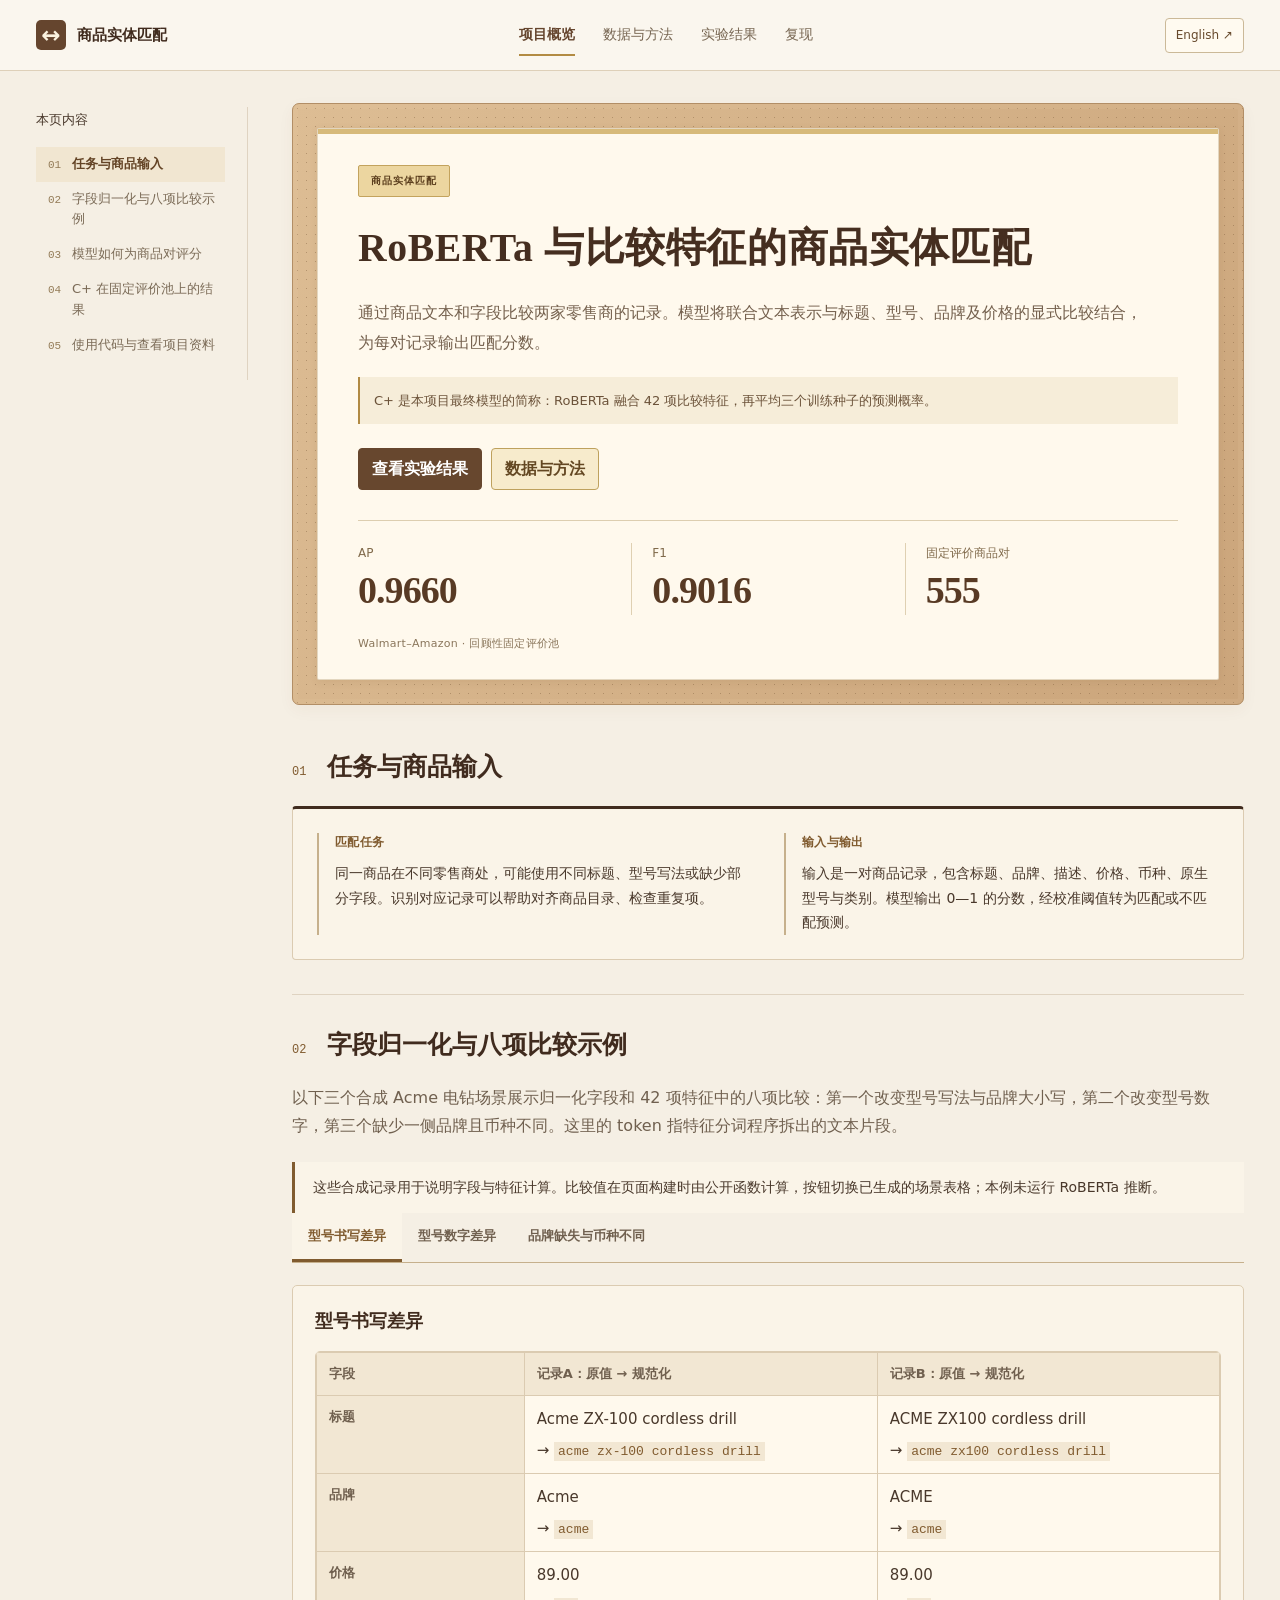
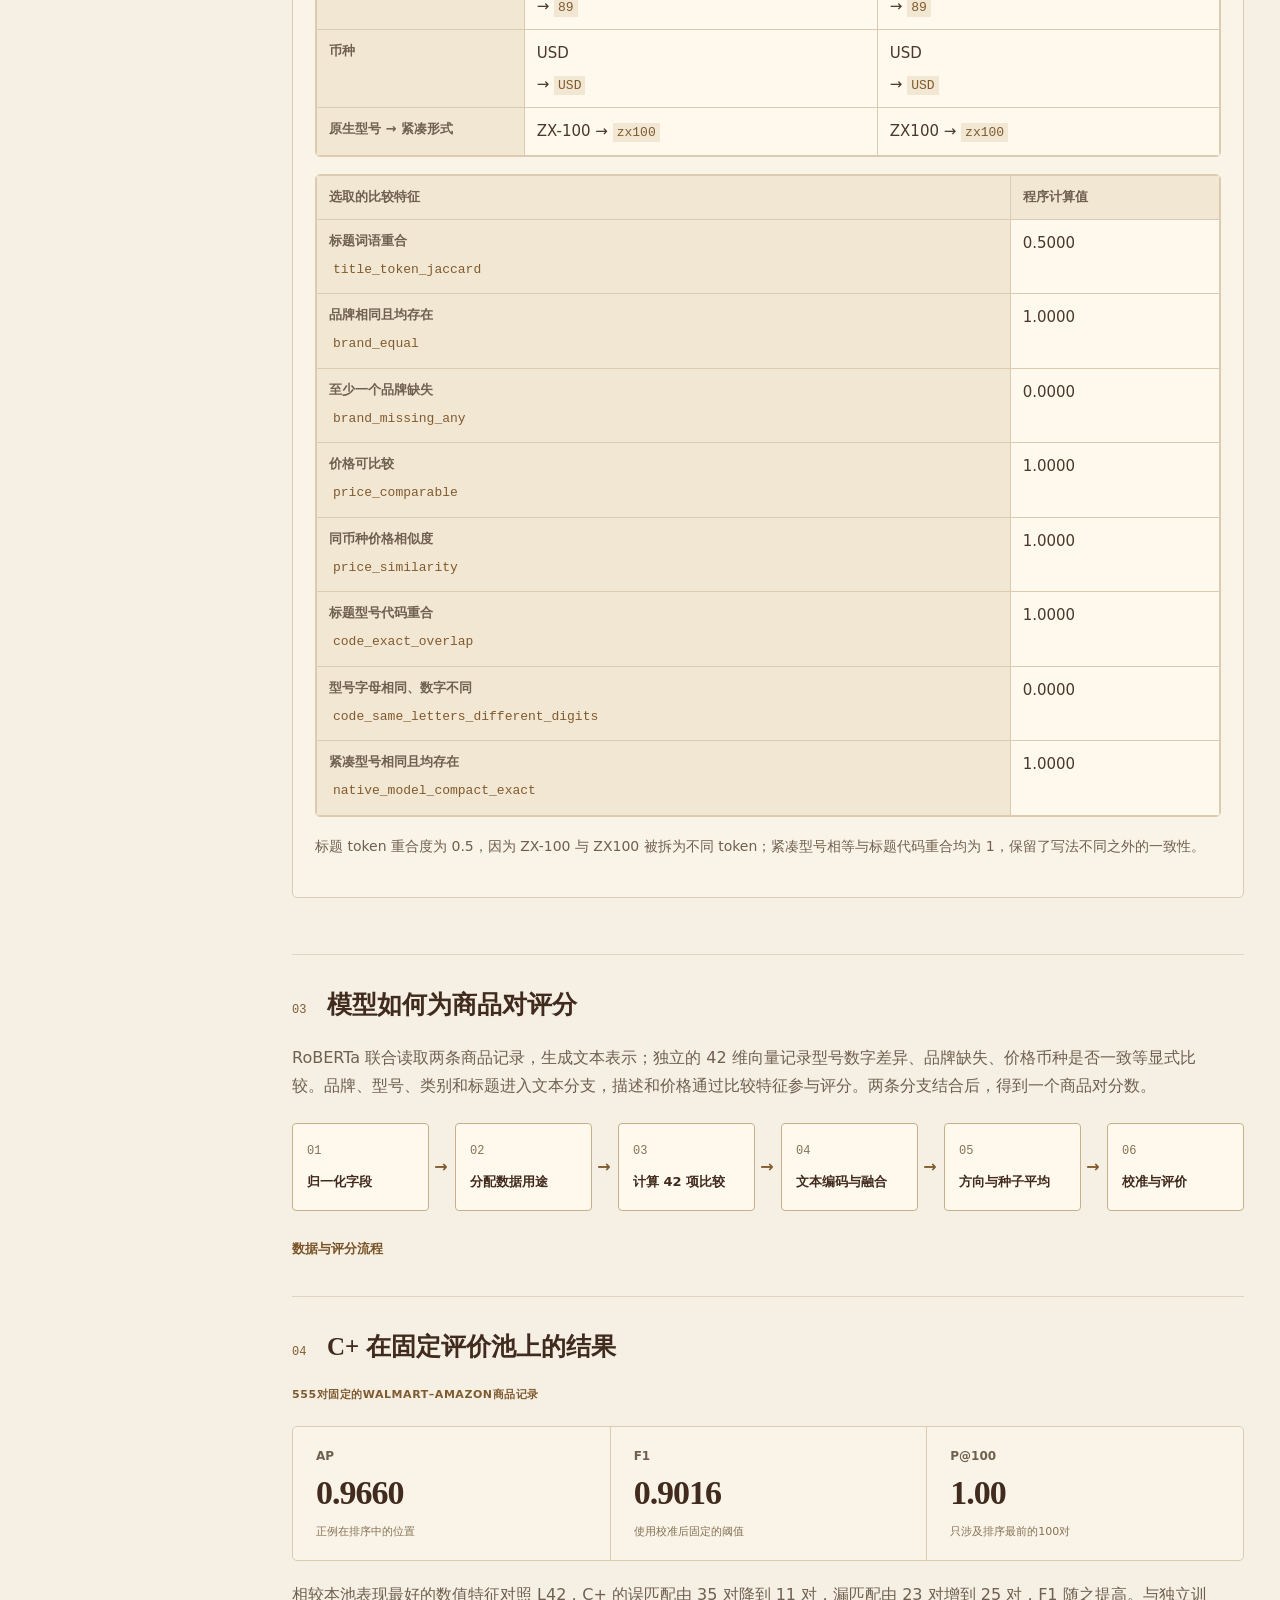
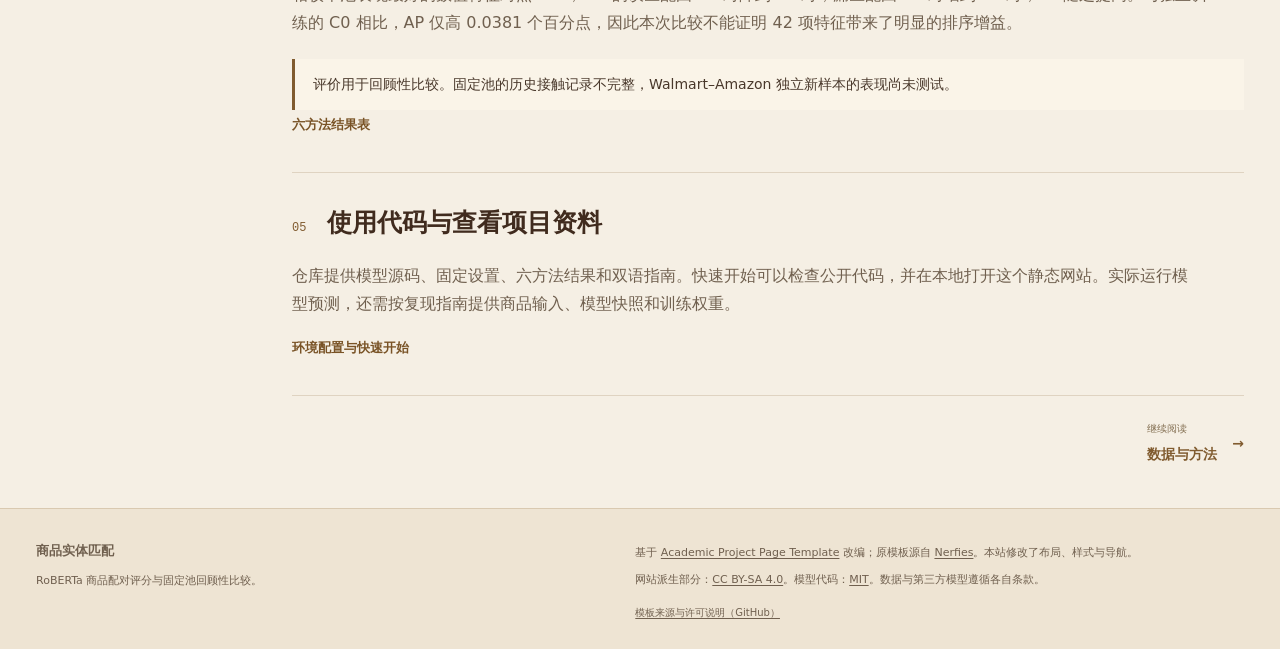
==== commit c9bf5191: "Clarify bilingual guides and streamline the project site Explain methods and metrics for first-time " ====
--- a/showcase/zh-CN/index.html
+++ b/showcase/zh-CN/index.html
@@ -3,7 +3,7 @@
 <head>
   <meta charset="utf-8">
   <meta name="viewport" content="width=device-width, initial-scale=1">
-  <meta name="description" content="商品对输入、字段准备、RoBERTa 特征融合与固定池回顾性评价结果。">
+  <meta name="description" content="商品匹配示例、RoBERTa 与比较特征、固定池结果及代码入口。">
   <meta name="theme-color" content="#f5efe4">
   <title>项目概览 · 商品实体匹配</title>
   <link rel="icon" type="image/svg+xml" href="../assets/favicon.svg">
@@ -11,8 +11,8 @@
   <link rel="alternate" hreflang="zh-CN" href="../zh-CN/index.html">
   <link rel="stylesheet" href="../assets/vendor/bulma.min.css">
   <link rel="stylesheet" href="../assets/academic.css">
-  <link rel="stylesheet" href="../assets/site.css">
-  <script defer src="../assets/site.js"></script>
+  <link rel="stylesheet" href="../assets/site.css?v=69e3b7c30cd8">
+  <script defer src="../assets/site.js?v=69e3b7c30cd8"></script>
 </head>
 <body data-page="index" data-language="zh-CN">
   <a class="skip-link" href="#main-content">跳到正文</a>
@@ -24,7 +24,7 @@
     </div>
   </header>
   <div class="report-layout">
-    <aside class="report-sidebar"><p class="toc-label">本页内容</p><nav aria-label="页内目录"><a href="#project"><span>01</span>任务与商品输入</a><a href="#evidence"><span>02</span>六步数据准备与评分流程</a><a href="#example"><span>03</span>字段归一化与八项比较示例</a><a href="#summary"><span>04</span>C+ 在固定评价池上的结果</a><a href="#public-code"><span>05</span>公开文件与本地产物要求</a></nav></aside>
+    <aside class="report-sidebar"><p class="toc-label">本页内容</p><nav aria-label="页内目录"><a href="#project"><span>01</span>任务与商品输入</a><a href="#example"><span>02</span>字段归一化与八项比较示例</a><a href="#evidence"><span>03</span>模型如何为商品对评分</a><a href="#summary"><span>04</span>C+ 在固定评价池上的结果</a><a href="#public-code"><span>05</span>使用代码与查看项目资料</a></nav></aside>
     <main id="main-content" tabindex="-1">
       <!-- Publication header and resource links adapted from the Academic template. -->
       <section class="hero publication-header" id="intro">
@@ -35,18 +35,19 @@
             <p class="hero-description">通过商品文本和字段比较两家零售商的记录。模型将联合文本表示与标题、型号、品牌及价格的显式比较结合，为每对记录输出匹配分数。</p>
             <p class="model-definition">C+ 是本项目最终模型的简称：RoBERTa 融合 42 项比较特征，再平均三个训练种子的预测概率。</p>
             <div class="publication-links"><a href="results.html#comparison" class="external-link button is-normal is-dark">查看实验结果</a><a href="method.html" class="external-link button is-normal is-light">数据与方法</a></div>
+
             <div class="hero-facts"><div><span>AP</span><strong>0.9660</strong></div><div><span>F1</span><strong>0.9016</strong></div><div><span>固定评价商品对</span><strong>555</strong></div><p>Walmart–Amazon · 回顾性固定评价池</p></div>
           </div>
         </div>
       </section>
-      <section id="project" class="section section-rule"><div class="container"><div class="section-heading"><span class="section-number" aria-hidden="true">01</span><h2 class="title is-3">任务与商品输入</h2></div><div class="project-brief"><div class="brief-grid"><article class="brief-block"><h3>商品匹配</h3><p>同一商品在不同零售商处可能使用不同标题、型号写法或不完整的字段。识别这些对应关系，可以帮助对齐商品目录和检查重复记录。</p></article><article class="brief-block"><h3>输入与输出</h3><p>输入是一对商品记录，包含标题、品牌、描述、价格、币种及原生型号和类别。模型输出0到1的匹配分数；将分数与校准阈值比较后，得到匹配或不匹配的判断。</p></article><article class="brief-block"><h3>数据与输入</h3><p>Walmart–Amazon商品匹配数据。每对保留业务字段及原生型号/类别，用四种固定用途分开处理模型拟合、选轮数、校准和评价。</p></article><article class="brief-block"><h3>实现内容</h3><p>构造42项比较特征，与RoBERTa的商品对文本表示融合；比较四种参考方法与一个独立训练的零特征对照。</p></article></div></div></div></section><section id="evidence" class="section section-rule"><div class="container"><div class="section-heading"><span class="section-number" aria-hidden="true">02</span><h2 class="title is-3">六步数据准备与评分流程</h2></div><ol class="workflow-strip"><li><span>01</span><strong>字段归一化与质量状态</strong></li><li><span>02</span><strong>固定数据用途与标签分离</strong></li><li><span>03</span><strong>42 维比较特征向量</strong></li><li><span>04</span><strong>RoBERTa 编码与特征融合</strong></li><li><span>05</span><strong>方向平均与三种子集成</strong></li><li><span>06</span><strong>校准阈值与固定池评价</strong></li></ol><p class="section-intro">最终方法使用 RoBERTa 处理成对文本，并用独立比较向量记录明确的字段运算。两个标题可能共享许多词，却只差一个型号数字；价格也可能缺失或币种不同，42 维比较向量直接记录这些条件，在代码中称为 x42。品牌、型号、类别和标题序列化后进入 RoBERTa，描述与价格则通过特征向量进入融合头。768 维文本表示先投影，再与 x42 连接。这是固定比较中测试的结构，不能据此断言特征融合普遍更好：将比较特征置零后独立训练的 C0 对照，在本池的 AP 几乎相同。</p></div></section><section id="example" class="section section-rule"><div class="container"><div class="section-heading"><span class="section-number" aria-hidden="true">03</span><h2 class="title is-3">字段归一化与八项比较示例</h2></div><p class="section-intro">工作台使用编写的 Acme 无绳电钻记录，展示归一化字段，以及从 42 维特征向量中选出的八项比较。第一个场景只改变 ZX-100/ZX100 写法和品牌大小写，保持商品类型相同；第二个使用 ZX101，显示型号数字不一致；第三个缺少一侧品牌且币种不同，观察存在和价格可比较性指示的变化。</p><div class="field-workbench"><p class="lead-note">以下商品为虚构教学输入。展示值由公开特征函数实际计算；没有调用RoBERTa，也没有匹配标签、模型概率或身份结论。</p><div class="example-controls" role="group" aria-label="比较场景"><button type="button" data-example-case="spelling" aria-pressed="false">型号书写差异</button><button type="button" data-example-case="digits" aria-pressed="false">型号数字差异</button><button type="button" data-example-case="missing" aria-pressed="false">品牌缺失与币种不同</button></div><article id="example-spelling" data-example-panel="spelling" aria-labelledby="example-title-spelling"><h3 id="example-title-spelling">型号书写差异</h3><p class="table-scroll-hint">窄屏可横向滑动查看两条记录；键盘可聚焦表格后使用方向键。</p><div class="table-wrap field-comparison record-comparison" tabindex="0" role="region" aria-label="商品字段对照"><table><thead><tr><th>字段</th><th>记录A：原值 → 规范化</th><th>记录B：原值 → 规范化</th></tr></thead><tbody><tr><th scope="row">标题</th><td><span class="raw-value">Acme ZX-100 cordless drill</span><span class="normalized-value">→ <code>acme zx-100 cordless drill</code></span></td><td><span class="raw-value">ACME ZX100 cordless drill</span><span class="normalized-value">→ <code>acme zx100 cordless drill</code></span></td></tr><tr><th scope="row">品牌</th><td><span class="raw-value">Acme</span><span class="normalized-value">→ <code>acme</code></span></td><td><span class="raw-value">ACME</span><span class="normalized-value">→ <code>acme</code></span></td></tr><tr><th scope="row">价格</th><td><span class="raw-value">89.00</span><span class="normalized-value">→ <code>89</code></span></td><td><span class="raw-value">89.00</span><span class="normalized-value">→ <code>89</code></span></td></tr><tr><th scope="row">币种</th><td><span class="raw-value">USD</span><span class="normalized-value">→ <code>USD</code></span></td><td><span class="raw-value">USD</span><span class="normalized-value">→ <code>USD</code></span></td></tr><tr><th scope="row">原生型号 → 紧凑形式</th><td>ZX-100 → <code>zx100</code></td><td>ZX100 → <code>zx100</code></td></tr></tbody></table></div><div class="table-wrap field-comparison"><table><thead><tr><th>选取的比较特征</th><th>程序计算值</th></tr></thead><tbody><tr data-demo-feature="title_token_jaccard" data-demo-value="0.5"><th scope="row">标题词语重合<code>title_token_jaccard</code></th><td>0.5000</td></tr><tr data-demo-feature="brand_equal" data-demo-value="1.0"><th scope="row">品牌相同且均存在<code>brand_equal</code></th><td>1.0000</td></tr><tr data-demo-feature="brand_missing_any" data-demo-value="0.0"><th scope="row">至少一个品牌缺失<code>brand_missing_any</code></th><td>0.0000</td></tr><tr data-demo-feature="price_comparable" data-demo-value="1.0"><th scope="row">价格可比较<code>price_comparable</code></th><td>1.0000</td></tr><tr data-demo-feature="price_similarity" data-demo-value="1.0"><th scope="row">同币种价格相似度<code>price_similarity</code></th><td>1.0000</td></tr><tr data-demo-feature="code_exact_overlap" data-demo-value="1.0"><th scope="row">标题型号代码重合<code>code_exact_overlap</code></th><td>1.0000</td></tr><tr data-demo-feature="code_same_letters_different_digits" data-demo-value="0.0"><th scope="row">型号字母相同、数字不同<code>code_same_letters_different_digits</code></th><td>0.0000</td></tr><tr data-demo-feature="native_model_compact_exact" data-demo-value="1.0"><th scope="row">紧凑型号相同且均存在<code>native_model_compact_exact</code></th><td>1.0000</td></tr></tbody></table></div><p class="example-explanation">标题token重合只有0.5，因为ZX-100与ZX100被分成了不同token。紧凑型号比较和代码重合均为1，保留了书写格式之外的一致性。</p></article><article id="example-digits" data-example-panel="digits" aria-labelledby="example-title-digits"><h3 id="example-title-digits">型号数字差异</h3><p class="table-scroll-hint">窄屏可横向滑动查看两条记录；键盘可聚焦表格后使用方向键。</p><div class="table-wrap field-comparison record-comparison" tabindex="0" role="region" aria-label="商品字段对照"><table><thead><tr><th>字段</th><th>记录A：原值 → 规范化</th><th>记录B：原值 → 规范化</th></tr></thead><tbody><tr><th scope="row">标题</th><td><span class="raw-value">Acme ZX-100 cordless drill</span><span class="normalized-value">→ <code>acme zx-100 cordless drill</code></span></td><td><span class="raw-value">ACME ZX101 cordless drill</span><span class="normalized-value">→ <code>acme zx101 cordless drill</code></span></td></tr><tr><th scope="row">品牌</th><td><span class="raw-value">Acme</span><span class="normalized-value">→ <code>acme</code></span></td><td><span class="raw-value">ACME</span><span class="normalized-value">→ <code>acme</code></span></td></tr><tr><th scope="row">价格</th><td><span class="raw-value">89.00</span><span class="normalized-value">→ <code>89</code></span></td><td><span class="raw-value">89.00</span><span class="normalized-value">→ <code>89</code></span></td></tr><tr><th scope="row">币种</th><td><span class="raw-value">USD</span><span class="normalized-value">→ <code>USD</code></span></td><td><span class="raw-value">USD</span><span class="normalized-value">→ <code>USD</code></span></td></tr><tr><th scope="row">原生型号 → 紧凑形式</th><td>ZX-100 → <code>zx100</code></td><td>ZX101 → <code>zx101</code></td></tr></tbody></table></div><div class="table-wrap field-comparison"><table><thead><tr><th>选取的比较特征</th><th>程序计算值</th></tr></thead><tbody><tr data-demo-feature="title_token_jaccard" data-demo-value="0.5"><th scope="row">标题词语重合<code>title_token_jaccard</code></th><td>0.5000</td></tr><tr data-demo-feature="brand_equal" data-demo-value="1.0"><th scope="row">品牌相同且均存在<code>brand_equal</code></th><td>1.0000</td></tr><tr data-demo-feature="brand_missing_any" data-demo-value="0.0"><th scope="row">至少一个品牌缺失<code>brand_missing_any</code></th><td>0.0000</td></tr><tr data-demo-feature="price_comparable" data-demo-value="1.0"><th scope="row">价格可比较<code>price_comparable</code></th><td>1.0000</td></tr><tr data-demo-feature="price_similarity" data-demo-value="1.0"><th scope="row">同币种价格相似度<code>price_similarity</code></th><td>1.0000</td></tr><tr data-demo-feature="code_exact_overlap" data-demo-value="0.0"><th scope="row">标题型号代码重合<code>code_exact_overlap</code></th><td>0.0000</td></tr><tr data-demo-feature="code_same_letters_different_digits" data-demo-value="1.0"><th scope="row">型号字母相同、数字不同<code>code_same_letters_different_digits</code></th><td>1.0000</td></tr><tr data-demo-feature="native_model_compact_exact" data-demo-value="0.0"><th scope="row">紧凑型号相同且均存在<code>native_model_compact_exact</code></th><td>0.0000</td></tr></tbody></table></div><p class="example-explanation">标题token重合仍为0.5，但紧凑型号比较为0，数字冲突特征为1。程序将这些证据交给模型，不使用一条型号规则强行判定匹配或不匹配。</p></article><article id="example-missing" data-example-panel="missing" aria-labelledby="example-title-missing"><h3 id="example-title-missing">品牌缺失与币种不同</h3><p class="table-scroll-hint">窄屏可横向滑动查看两条记录；键盘可聚焦表格后使用方向键。</p><div class="table-wrap field-comparison record-comparison" tabindex="0" role="region" aria-label="商品字段对照"><table><thead><tr><th>字段</th><th>记录A：原值 → 规范化</th><th>记录B：原值 → 规范化</th></tr></thead><tbody><tr><th scope="row">标题</th><td><span class="raw-value">Acme ZX-100 cordless drill</span><span class="normalized-value">→ <code>acme zx-100 cordless drill</code></span></td><td><span class="raw-value">ACME ZX100 cordless drill</span><span class="normalized-value">→ <code>acme zx100 cordless drill</code></span></td></tr><tr><th scope="row">品牌</th><td><span class="raw-value">Acme</span><span class="normalized-value">→ <code>acme</code></span></td><td><span class="raw-value">缺失</span><span class="normalized-value">→ <code>缺失</code></span></td></tr><tr><th scope="row">价格</th><td><span class="raw-value">89.00</span><span class="normalized-value">→ <code>89</code></span></td><td><span class="raw-value">89.00</span><span class="normalized-value">→ <code>89</code></span></td></tr><tr><th scope="row">币种</th><td><span class="raw-value">USD</span><span class="normalized-value">→ <code>USD</code></span></td><td><span class="raw-value">EUR</span><span class="normalized-value">→ <code>EUR</code></span></td></tr><tr><th scope="row">原生型号 → 紧凑形式</th><td>ZX-100 → <code>zx100</code></td><td>ZX100 → <code>zx100</code></td></tr></tbody></table></div><div class="table-wrap field-comparison"><table><thead><tr><th>选取的比较特征</th><th>程序计算值</th></tr></thead><tbody><tr data-demo-feature="title_token_jaccard" data-demo-value="0.5"><th scope="row">标题词语重合<code>title_token_jaccard</code></th><td>0.5000</td></tr><tr data-demo-feature="brand_equal" data-demo-value="0.0"><th scope="row">品牌相同且均存在<code>brand_equal</code></th><td>0.0000</td></tr><tr data-demo-feature="brand_missing_any" data-demo-value="1.0"><th scope="row">至少一个品牌缺失<code>brand_missing_any</code></th><td>1.0000</td></tr><tr data-demo-feature="price_comparable" data-demo-value="0.0"><th scope="row">价格可比较<code>price_comparable</code></th><td>0.0000</td></tr><tr data-demo-feature="price_similarity" data-demo-value="0.0"><th scope="row">同币种价格相似度<code>price_similarity</code></th><td>0.0000</td></tr><tr data-demo-feature="code_exact_overlap" data-demo-value="1.0"><th scope="row">标题型号代码重合<code>code_exact_overlap</code></th><td>1.0000</td></tr><tr data-demo-feature="code_same_letters_different_digits" data-demo-value="0.0"><th scope="row">型号字母相同、数字不同<code>code_same_letters_different_digits</code></th><td>0.0000</td></tr><tr data-demo-feature="native_model_compact_exact" data-demo-value="1.0"><th scope="row">紧凑型号相同且均存在<code>native_model_compact_exact</code></th><td>1.0000</td></tr></tbody></table></div><p class="example-explanation">品牌缺失不会算作品牌相同；两笔价格都可解析，但USD与EUR不同，价格可比较性与价格相似度均为0。这里的0表示不可比较，必须结合可比较性指示一起解释。</p></article></div></div></section><section id="summary" class="section section-rule"><div class="container"><div class="section-heading"><span class="section-number" aria-hidden="true">04</span><h2 class="title is-3">C+ 在固定评价池上的结果</h2></div><p class="note-kicker">555对固定的Walmart–Amazon商品记录</p><div class="results-summary"><div class="summary-metric"><p class="summary-label"><abbr title="平均精确率">AP</abbr></p><p class="summary-value" data-source="metrics.C+.ap" data-value="0.9659975315302057">0.9660</p><p class="summary-context">正例在排序中的位置</p></div><div class="summary-metric"><p class="summary-label"><abbr title="F1分数">F1</abbr></p><p class="summary-value" data-source="metrics.C+.f1" data-value="0.9016393442622951">0.9016</p><p class="summary-context">使用校准后固定的阈值</p></div><div class="summary-metric"><p class="summary-label"><abbr title="排序前100对中的正例比例">P@100</abbr></p><p class="summary-value" data-source="metrics.C+.p_at_100" data-value="1.0">1.00</p><p class="summary-context">只涉及排序最前的100对</p></div></div><p class="section-intro">C+相对L42的主要变化是误匹配由35对降到11对，漏匹配由23对增到25对，F1随之提高。与独立训练的C0相比，AP仅高0.0381个百分点；本次结果不足以证明42项特征明显改善了排序，也未验证Walmart–Amazon 独立新样本的泛化。</p><p class="lead-note">评价用于回顾性比较。固定池的历史接触记录不完整，Walmart–Amazon 独立新样本的表现尚未测试。</p><a href="results.html" class="text-link">六方法结果表</a></div></section><section id="public-code" class="section section-rule"><div class="container"><div class="section-heading"><span class="section-number" aria-hidden="true">05</span><h2 class="title is-3">公开文件与本地产物要求</h2></div><div class="prose"><p>仓库提供模型源码、固定设置、六方法聚合结果、双语指南和可执行示例。从环境配置与快速开始入手，可以检查代码并预览本网站。实际模型预测还需在本地提供商品输入、模型快照和训练权重。</p><a href="reproduce.html#quickstart" class="text-link">公开检查与模型回放</a></div></div></section>
+      <section id="project" class="section section-rule"><div class="container"><div class="section-heading"><span class="section-number" aria-hidden="true">01</span><h2 class="title is-3">任务与商品输入</h2></div><div class="project-brief"><div class="brief-grid"><article class="brief-block"><h3>匹配任务</h3><p>同一商品在不同零售商处，可能使用不同标题、型号写法或缺少部分字段。识别对应记录可以帮助对齐商品目录、检查重复项。</p></article><article class="brief-block"><h3>输入与输出</h3><p>输入是一对商品记录，包含标题、品牌、描述、价格、币种、原生型号与类别。模型输出 0—1 的分数，经校准阈值转为匹配或不匹配预测。</p></article></div></div></div></section><section id="example" class="section section-rule"><div class="container"><div class="section-heading"><span class="section-number" aria-hidden="true">02</span><h2 class="title is-3">字段归一化与八项比较示例</h2></div><p class="section-intro">以下三个合成 Acme 电钻场景展示归一化字段和 42 项特征中的八项比较：第一个改变型号写法与品牌大小写，第二个改变型号数字，第三个缺少一侧品牌且币种不同。这里的 token 指特征分词程序拆出的文本片段。</p><div class="field-workbench"><p class="lead-note">这些合成记录用于说明字段与特征计算。比较值在页面构建时由公开函数计算，按钮切换已生成的场景表格；本例未运行 RoBERTa 推断。</p><div class="example-controls" role="group" aria-label="比较场景"><button type="button" data-example-case="spelling" aria-pressed="false">型号书写差异</button><button type="button" data-example-case="digits" aria-pressed="false">型号数字差异</button><button type="button" data-example-case="missing" aria-pressed="false">品牌缺失与币种不同</button></div><article id="example-spelling" data-example-panel="spelling" aria-labelledby="example-title-spelling"><h3 id="example-title-spelling">型号书写差异</h3><p class="table-scroll-hint">窄屏可横向滑动查看两条记录；键盘可聚焦表格后使用方向键。</p><div class="table-wrap field-comparison record-comparison" tabindex="0" role="region" aria-label="商品字段对照"><table><thead><tr><th>字段</th><th>记录A：原值 → 规范化</th><th>记录B：原值 → 规范化</th></tr></thead><tbody><tr><th scope="row">标题</th><td><span class="raw-value">Acme ZX-100 cordless drill</span><span class="normalized-value">→ <code>acme zx-100 cordless drill</code></span></td><td><span class="raw-value">ACME ZX100 cordless drill</span><span class="normalized-value">→ <code>acme zx100 cordless drill</code></span></td></tr><tr><th scope="row">品牌</th><td><span class="raw-value">Acme</span><span class="normalized-value">→ <code>acme</code></span></td><td><span class="raw-value">ACME</span><span class="normalized-value">→ <code>acme</code></span></td></tr><tr><th scope="row">价格</th><td><span class="raw-value">89.00</span><span class="normalized-value">→ <code>89</code></span></td><td><span class="raw-value">89.00</span><span class="normalized-value">→ <code>89</code></span></td></tr><tr><th scope="row">币种</th><td><span class="raw-value">USD</span><span class="normalized-value">→ <code>USD</code></span></td><td><span class="raw-value">USD</span><span class="normalized-value">→ <code>USD</code></span></td></tr><tr><th scope="row">原生型号 → 紧凑形式</th><td>ZX-100 → <code>zx100</code></td><td>ZX100 → <code>zx100</code></td></tr></tbody></table></div><div class="table-wrap field-comparison"><table><thead><tr><th>选取的比较特征</th><th>程序计算值</th></tr></thead><tbody><tr data-demo-feature="title_token_jaccard" data-demo-value="0.5"><th scope="row">标题词语重合<code>title_token_jaccard</code></th><td>0.5000</td></tr><tr data-demo-feature="brand_equal" data-demo-value="1.0"><th scope="row">品牌相同且均存在<code>brand_equal</code></th><td>1.0000</td></tr><tr data-demo-feature="brand_missing_any" data-demo-value="0.0"><th scope="row">至少一个品牌缺失<code>brand_missing_any</code></th><td>0.0000</td></tr><tr data-demo-feature="price_comparable" data-demo-value="1.0"><th scope="row">价格可比较<code>price_comparable</code></th><td>1.0000</td></tr><tr data-demo-feature="price_similarity" data-demo-value="1.0"><th scope="row">同币种价格相似度<code>price_similarity</code></th><td>1.0000</td></tr><tr data-demo-feature="code_exact_overlap" data-demo-value="1.0"><th scope="row">标题型号代码重合<code>code_exact_overlap</code></th><td>1.0000</td></tr><tr data-demo-feature="code_same_letters_different_digits" data-demo-value="0.0"><th scope="row">型号字母相同、数字不同<code>code_same_letters_different_digits</code></th><td>0.0000</td></tr><tr data-demo-feature="native_model_compact_exact" data-demo-value="1.0"><th scope="row">紧凑型号相同且均存在<code>native_model_compact_exact</code></th><td>1.0000</td></tr></tbody></table></div><p class="example-explanation">标题 token 重合度为 0.5，因为 ZX-100 与 ZX100 被拆为不同 token；紧凑型号相等与标题代码重合均为 1，保留了写法不同之外的一致性。</p></article><article id="example-digits" data-example-panel="digits" aria-labelledby="example-title-digits"><h3 id="example-title-digits">型号数字差异</h3><p class="table-scroll-hint">窄屏可横向滑动查看两条记录；键盘可聚焦表格后使用方向键。</p><div class="table-wrap field-comparison record-comparison" tabindex="0" role="region" aria-label="商品字段对照"><table><thead><tr><th>字段</th><th>记录A：原值 → 规范化</th><th>记录B：原值 → 规范化</th></tr></thead><tbody><tr><th scope="row">标题</th><td><span class="raw-value">Acme ZX-100 cordless drill</span><span class="normalized-value">→ <code>acme zx-100 cordless drill</code></span></td><td><span class="raw-value">ACME ZX101 cordless drill</span><span class="normalized-value">→ <code>acme zx101 cordless drill</code></span></td></tr><tr><th scope="row">品牌</th><td><span class="raw-value">Acme</span><span class="normalized-value">→ <code>acme</code></span></td><td><span class="raw-value">ACME</span><span class="normalized-value">→ <code>acme</code></span></td></tr><tr><th scope="row">价格</th><td><span class="raw-value">89.00</span><span class="normalized-value">→ <code>89</code></span></td><td><span class="raw-value">89.00</span><span class="normalized-value">→ <code>89</code></span></td></tr><tr><th scope="row">币种</th><td><span class="raw-value">USD</span><span class="normalized-value">→ <code>USD</code></span></td><td><span class="raw-value">USD</span><span class="normalized-value">→ <code>USD</code></span></td></tr><tr><th scope="row">原生型号 → 紧凑形式</th><td>ZX-100 → <code>zx100</code></td><td>ZX101 → <code>zx101</code></td></tr></tbody></table></div><div class="table-wrap field-comparison"><table><thead><tr><th>选取的比较特征</th><th>程序计算值</th></tr></thead><tbody><tr data-demo-feature="title_token_jaccard" data-demo-value="0.5"><th scope="row">标题词语重合<code>title_token_jaccard</code></th><td>0.5000</td></tr><tr data-demo-feature="brand_equal" data-demo-value="1.0"><th scope="row">品牌相同且均存在<code>brand_equal</code></th><td>1.0000</td></tr><tr data-demo-feature="brand_missing_any" data-demo-value="0.0"><th scope="row">至少一个品牌缺失<code>brand_missing_any</code></th><td>0.0000</td></tr><tr data-demo-feature="price_comparable" data-demo-value="1.0"><th scope="row">价格可比较<code>price_comparable</code></th><td>1.0000</td></tr><tr data-demo-feature="price_similarity" data-demo-value="1.0"><th scope="row">同币种价格相似度<code>price_similarity</code></th><td>1.0000</td></tr><tr data-demo-feature="code_exact_overlap" data-demo-value="0.0"><th scope="row">标题型号代码重合<code>code_exact_overlap</code></th><td>0.0000</td></tr><tr data-demo-feature="code_same_letters_different_digits" data-demo-value="1.0"><th scope="row">型号字母相同、数字不同<code>code_same_letters_different_digits</code></th><td>1.0000</td></tr><tr data-demo-feature="native_model_compact_exact" data-demo-value="0.0"><th scope="row">紧凑型号相同且均存在<code>native_model_compact_exact</code></th><td>0.0000</td></tr></tbody></table></div><p class="example-explanation">标题 token 重合度仍为 0.5，但紧凑型号相等为 0，数字冲突特征为 1。这些数值是提供给模型的证据，示例没有预测匹配或不匹配。</p></article><article id="example-missing" data-example-panel="missing" aria-labelledby="example-title-missing"><h3 id="example-title-missing">品牌缺失与币种不同</h3><p class="table-scroll-hint">窄屏可横向滑动查看两条记录；键盘可聚焦表格后使用方向键。</p><div class="table-wrap field-comparison record-comparison" tabindex="0" role="region" aria-label="商品字段对照"><table><thead><tr><th>字段</th><th>记录A：原值 → 规范化</th><th>记录B：原值 → 规范化</th></tr></thead><tbody><tr><th scope="row">标题</th><td><span class="raw-value">Acme ZX-100 cordless drill</span><span class="normalized-value">→ <code>acme zx-100 cordless drill</code></span></td><td><span class="raw-value">ACME ZX100 cordless drill</span><span class="normalized-value">→ <code>acme zx100 cordless drill</code></span></td></tr><tr><th scope="row">品牌</th><td><span class="raw-value">Acme</span><span class="normalized-value">→ <code>acme</code></span></td><td><span class="raw-value">缺失</span><span class="normalized-value">→ <code>缺失</code></span></td></tr><tr><th scope="row">价格</th><td><span class="raw-value">89.00</span><span class="normalized-value">→ <code>89</code></span></td><td><span class="raw-value">89.00</span><span class="normalized-value">→ <code>89</code></span></td></tr><tr><th scope="row">币种</th><td><span class="raw-value">USD</span><span class="normalized-value">→ <code>USD</code></span></td><td><span class="raw-value">EUR</span><span class="normalized-value">→ <code>EUR</code></span></td></tr><tr><th scope="row">原生型号 → 紧凑形式</th><td>ZX-100 → <code>zx100</code></td><td>ZX100 → <code>zx100</code></td></tr></tbody></table></div><div class="table-wrap field-comparison"><table><thead><tr><th>选取的比较特征</th><th>程序计算值</th></tr></thead><tbody><tr data-demo-feature="title_token_jaccard" data-demo-value="0.5"><th scope="row">标题词语重合<code>title_token_jaccard</code></th><td>0.5000</td></tr><tr data-demo-feature="brand_equal" data-demo-value="0.0"><th scope="row">品牌相同且均存在<code>brand_equal</code></th><td>0.0000</td></tr><tr data-demo-feature="brand_missing_any" data-demo-value="1.0"><th scope="row">至少一个品牌缺失<code>brand_missing_any</code></th><td>1.0000</td></tr><tr data-demo-feature="price_comparable" data-demo-value="0.0"><th scope="row">价格可比较<code>price_comparable</code></th><td>0.0000</td></tr><tr data-demo-feature="price_similarity" data-demo-value="0.0"><th scope="row">同币种价格相似度<code>price_similarity</code></th><td>0.0000</td></tr><tr data-demo-feature="code_exact_overlap" data-demo-value="1.0"><th scope="row">标题型号代码重合<code>code_exact_overlap</code></th><td>1.0000</td></tr><tr data-demo-feature="code_same_letters_different_digits" data-demo-value="0.0"><th scope="row">型号字母相同、数字不同<code>code_same_letters_different_digits</code></th><td>0.0000</td></tr><tr data-demo-feature="native_model_compact_exact" data-demo-value="1.0"><th scope="row">紧凑型号相同且均存在<code>native_model_compact_exact</code></th><td>1.0000</td></tr></tbody></table></div><p class="example-explanation">缺失品牌不计为品牌相同。两笔价格均可解析，但 USD 与 EUR 不同，因此价格可比较性与相似度为 0；可比较性指示用于区分不可用比较与测得的相似度。</p></article></div></div></section><section id="evidence" class="section section-rule"><div class="container"><div class="section-heading"><span class="section-number" aria-hidden="true">03</span><h2 class="title is-3">模型如何为商品对评分</h2></div><p class="section-intro">RoBERTa 联合读取两条商品记录，生成文本表示；独立的 42 维向量记录型号数字差异、品牌缺失、价格币种是否一致等显式比较。品牌、型号、类别和标题进入文本分支，描述和价格通过比较特征参与评分。两条分支结合后，得到一个商品对分数。</p><ol class="workflow-strip"><li><span>01</span><strong>归一化字段</strong></li><li><span>02</span><strong>分配数据用途</strong></li><li><span>03</span><strong>计算 42 项比较</strong></li><li><span>04</span><strong>文本编码与融合</strong></li><li><span>05</span><strong>方向与种子平均</strong></li><li><span>06</span><strong>校准与评价</strong></li></ol><a href="method.html" class="text-link">数据与评分流程</a></div></section><section id="summary" class="section section-rule"><div class="container"><div class="section-heading"><span class="section-number" aria-hidden="true">04</span><h2 class="title is-3">C+ 在固定评价池上的结果</h2></div><p class="note-kicker">555对固定的Walmart–Amazon商品记录</p><div class="results-summary"><div class="summary-metric"><p class="summary-label"><abbr title="平均精确率">AP</abbr></p><p class="summary-value" data-source="metrics.C+.ap" data-value="0.9659975315302057">0.9660</p><p class="summary-context">正例在排序中的位置</p></div><div class="summary-metric"><p class="summary-label"><abbr title="F1分数">F1</abbr></p><p class="summary-value" data-source="metrics.C+.f1" data-value="0.9016393442622951">0.9016</p><p class="summary-context">使用校准后固定的阈值</p></div><div class="summary-metric"><p class="summary-label"><abbr title="排序前100对中的正例比例">P@100</abbr></p><p class="summary-value" data-source="metrics.C+.p_at_100" data-value="1.0">1.00</p><p class="summary-context">只涉及排序最前的100对</p></div></div><p class="section-intro">相较本池表现最好的数值特征对照 L42，C+ 的误匹配由 35 对降到 11 对，漏匹配由 23 对增到 25 对，F1 随之提高。与独立训练的 C0 相比，AP 仅高 0.0381 个百分点，因此本次比较不能证明 42 项特征带来了明显的排序增益。</p><p class="lead-note">评价用于回顾性比较。固定池的历史接触记录不完整，Walmart–Amazon 独立新样本的表现尚未测试。</p><a href="results.html" class="text-link">六方法结果表</a></div></section><section id="public-code" class="section section-rule"><div class="container"><div class="section-heading"><span class="section-number" aria-hidden="true">05</span><h2 class="title is-3">使用代码与查看项目资料</h2></div><div class="prose"><p>仓库提供模型源码、固定设置、六方法结果和双语指南。快速开始可以检查公开代码，并在本地打开这个静态网站。实际运行模型预测，还需按复现指南提供商品输入、模型快照和训练权重。</p><a href="reproduce.html#quickstart" class="text-link">环境配置与快速开始</a></div></div></section>
       <div class="reading-next container"><a class="next-link" href="method.html"><span><span class="next-eyebrow">继续阅读</span>数据与方法</span><span aria-hidden="true">→</span></a></div>
     </main>
   </div>
   <footer class="footer">
     <div class="container footer-inner">
       <div><a class="footer-project" href="index.html">商品实体匹配</a><p>RoBERTa 商品配对评分与固定池回顾性比较。</p></div>
-      <div class="footer-credit"><p>基于 <a href="https://github.com/eliahuhorwitz/Academic-project-page-template">Academic Project Page Template</a> 改编；原模板源自 <a href="https://nerfies.github.io/">Nerfies</a>。本站修改了布局、样式与导航。</p><p>网站派生部分：<a href="../LICENSE">CC BY-SA 4.0</a>。模型代码：<a href="../../LICENSE">MIT</a>。数据与第三方模型遵循各自条款。</p><a href="../NOTICE.md">模板来源与许可说明</a></div>
+      <div class="footer-credit"><p>基于 <a href="https://github.com/eliahuhorwitz/Academic-project-page-template">Academic Project Page Template</a> 改编；原模板源自 <a href="https://nerfies.github.io/">Nerfies</a>。本站修改了布局、样式与导航。</p><p>网站派生部分：<a href="../LICENSE">CC BY-SA 4.0</a>。模型代码：<a href="../../LICENSE">MIT</a>。数据与第三方模型遵循各自条款。</p><a href="https://github.com/Yemyu/product-entity-matching/blob/main/showcase/NOTICE.md">模板来源与许可说明（GitHub）</a></div>
     </div>
   </footer>
 </body>
--- a/showcase/assets/site.css
+++ b/showcase/assets/site.css
@@ -78,6 +78,34 @@
 .publication-title:lang(zh-CN) { font-size: 35px !important; letter-spacing: -.015em; }
 .hero-description { max-width: 920px; margin: 0 0 20px; font-size: 17px; line-height: 1.8; color: var(--text-secondary); }
 .publication-links { display: flex; flex-wrap: wrap; justify-content: flex-start; gap: 9px; }
+.resource-toggle { gap: 12px; }
+.resource-chevron { font-size: 20px; line-height: 1; }
+.js-enabled .resource-toggle[aria-expanded="true"] .resource-chevron { transform: rotate(180deg); }
+.js-enabled .resource-toggle[aria-expanded="true"] { outline: 2px solid var(--palette-border-strong); outline-offset: 3px; }
+.resource-panels { min-width: 0; }
+.resource-panel { margin-top: 22px; padding: 26px; border: 1px solid var(--palette-border-strong); border-top: 3px solid var(--palette-accent); border-radius: 5px; background: var(--palette-paper); text-align: left; }
+.resource-panel h2 { margin-bottom: 18px; font: 700 26px/1.4 Georgia, "Songti SC", serif; }
+.resource-panel p { font-size: 15px; line-height: 1.8; }
+.resource-summary-grid { display: grid; grid-template-columns: repeat(3, minmax(0, 1fr)); gap: 22px; margin: 24px 0 8px; }
+.resource-summary-grid article + article { border-left: 1px solid var(--palette-border); padding-left: 22px; }
+.resource-reading-links { display: flex; flex-wrap: wrap; gap: 12px 24px; padding: 16px 0; border-top: 1px solid var(--palette-border); font-size: 14px; }
+.resource-panel .caption { margin: 0; color: var(--palette-secondary); font-size: 13px; }
+.resource-panel code { overflow-wrap: anywhere; white-space: normal; }
+.resource-cutoff { display: flex; flex-wrap: wrap; gap: 8px 18px; padding: 12px 0; border-bottom: 1px solid var(--palette-border); }
+.checkpoint-details { margin-top: 18px; font-size: 14px; }
+.checkpoint-details summary { cursor: pointer; color: var(--palette-accent); font-weight: 650; }
+.checkpoint-details p { margin: 12px 0; font-size: 14px; }
+.checkpoint-details ul { margin: 0; padding: 0; list-style: none; }
+.checkpoint-details li { display: grid; grid-template-columns: auto 1fr; gap: 5px 20px; padding: 12px 0; border-top: 1px solid var(--palette-border); }
+.checkpoint-details li code { grid-column: 1 / -1; font-size: 12px; }
+@media (max-width: 900px) {
+  .resource-summary-grid { grid-template-columns: 1fr; gap: 14px; }
+  .resource-summary-grid article + article { border-left: 0; padding-left: 0; border-top: 1px solid var(--palette-border); padding-top: 18px; }
+}
+@media (max-width: 650px) {
+  .resource-panel { padding: 18px 14px; }
+  .resource-panel h2 { font-size: 23px; }
+}
 .hero-facts { display: flex; flex-wrap: wrap; gap: 16px 0; margin-top: 23px; padding-top: 17px; border-top: 1px solid var(--palette-border); color: var(--palette-secondary); font-size: 13px; }
 .hero-facts > * { display: flex; flex-direction: column; gap: 3px; min-width: 0; padding: 0 24px; border-left: 1px solid var(--palette-border); }
 .hero-facts > :first-child { padding-left: 0; border-left: 0; }
@@ -251,6 +279,15 @@
 .comparison-guide p { font-size: 14px; color: var(--palette-secondary); line-height: 1.8; }
 .comparison-guide p:last-child { margin: 0; }
 .comparison-guide h3 { font-size: 16px; }
+.reference-list { display: grid; grid-template-columns: repeat(2, minmax(0, 1fr)); gap: 14px 24px; margin: 16px 0; }
+.reference-list > div { min-width: 0; }
+.reference-list dt { color: var(--palette-accent); font: 13px/1.6 var(--mono); font-weight: 700; }
+.reference-list dd { margin: 4px 0 0; color: var(--palette-secondary); font-size: 14px; line-height: 1.8; }
+.reader-details { margin: 22px 0; padding: 16px 18px; border: 1px solid var(--palette-border); border-radius: 4px; background: var(--palette-surface); }
+.reader-details summary { cursor: pointer; color: var(--palette-text); font-size: 14px; line-height: 1.7; font-weight: 650; }
+.reader-details .details-body { min-width: 0; margin-top: 15px; }
+.reader-details .details-body > p { color: var(--palette-secondary); font-size: 14px; line-height: 1.8; margin: 0; }
+.reader-details .config-table { margin-top: 0; }
 .delta-chart, .outcome-chart { margin: 22px 0; border: 1px solid var(--palette-border); border-radius: 5px; padding: 22px; background: var(--palette-surface); }
 .delta-chart h3, .outcome-chart h3 { font-size: 16px; margin-bottom: 18px; }
 .delta-axis { display: flex; justify-content: space-between; margin: 0 155px 9px 147px; color: var(--palette-muted); font: 11px/1.5 var(--mono); }
@@ -285,6 +322,7 @@
 .callout p:last-child { margin: 0; }
 .threshold { font: 12px/1.8 var(--mono); overflow-wrap: anywhere; }
 .reproduction-step { display: grid; grid-template-columns: 37px minmax(0, 1fr); gap: 18px; margin: 22px 0 28px; }
+.reproduction-step > * { min-width: 0; }
 .step-index { color: var(--palette-muted); font: 24px/1.4 var(--mono); }
 .reproduction-step p { color: var(--palette-secondary); font-size: 14px; line-height: 1.8; }
 .command-block { position: relative; overflow: hidden; border-radius: 5px; margin: 16px 0 0; background: #3b3024; }
@@ -440,6 +478,9 @@
   .chart-foot { font-size: 14px; }
   .comparison-guide { padding: 15px 17px; }
   .comparison-guide p { font-size: 13px; }
+  .reference-list { grid-template-columns: 1fr; gap: 13px; }
+  .reference-list dd { font-size: 13px; }
+  .reader-details { padding: 14px 15px; }
   .delta-chart, .outcome-chart { padding: 18px 14px; }
   .delta-row { grid-template-columns: minmax(0, 1fr) auto; gap: 7px 9px; min-height: 70px; padding-bottom: 12px; }
   .delta-row > :first-child { grid-column: 1; grid-row: 1; }
@@ -484,7 +525,7 @@
   .delta-row { grid-template-columns: minmax(0, 1fr) auto; gap: 7px; }
   .delta-axis { margin-left: 0; margin-right: 0; font-size: 11px; }
   .stage-card, .project-brief { padding: 16px; }
-  .reproduction-step { grid-template-columns: 1fr; gap: 7px; }
+  .reproduction-step { grid-template-columns: minmax(0, 1fr); gap: 7px; }
   .step-index { font-size: 17px; }
   .footer { padding: 23px 15px; }
 }
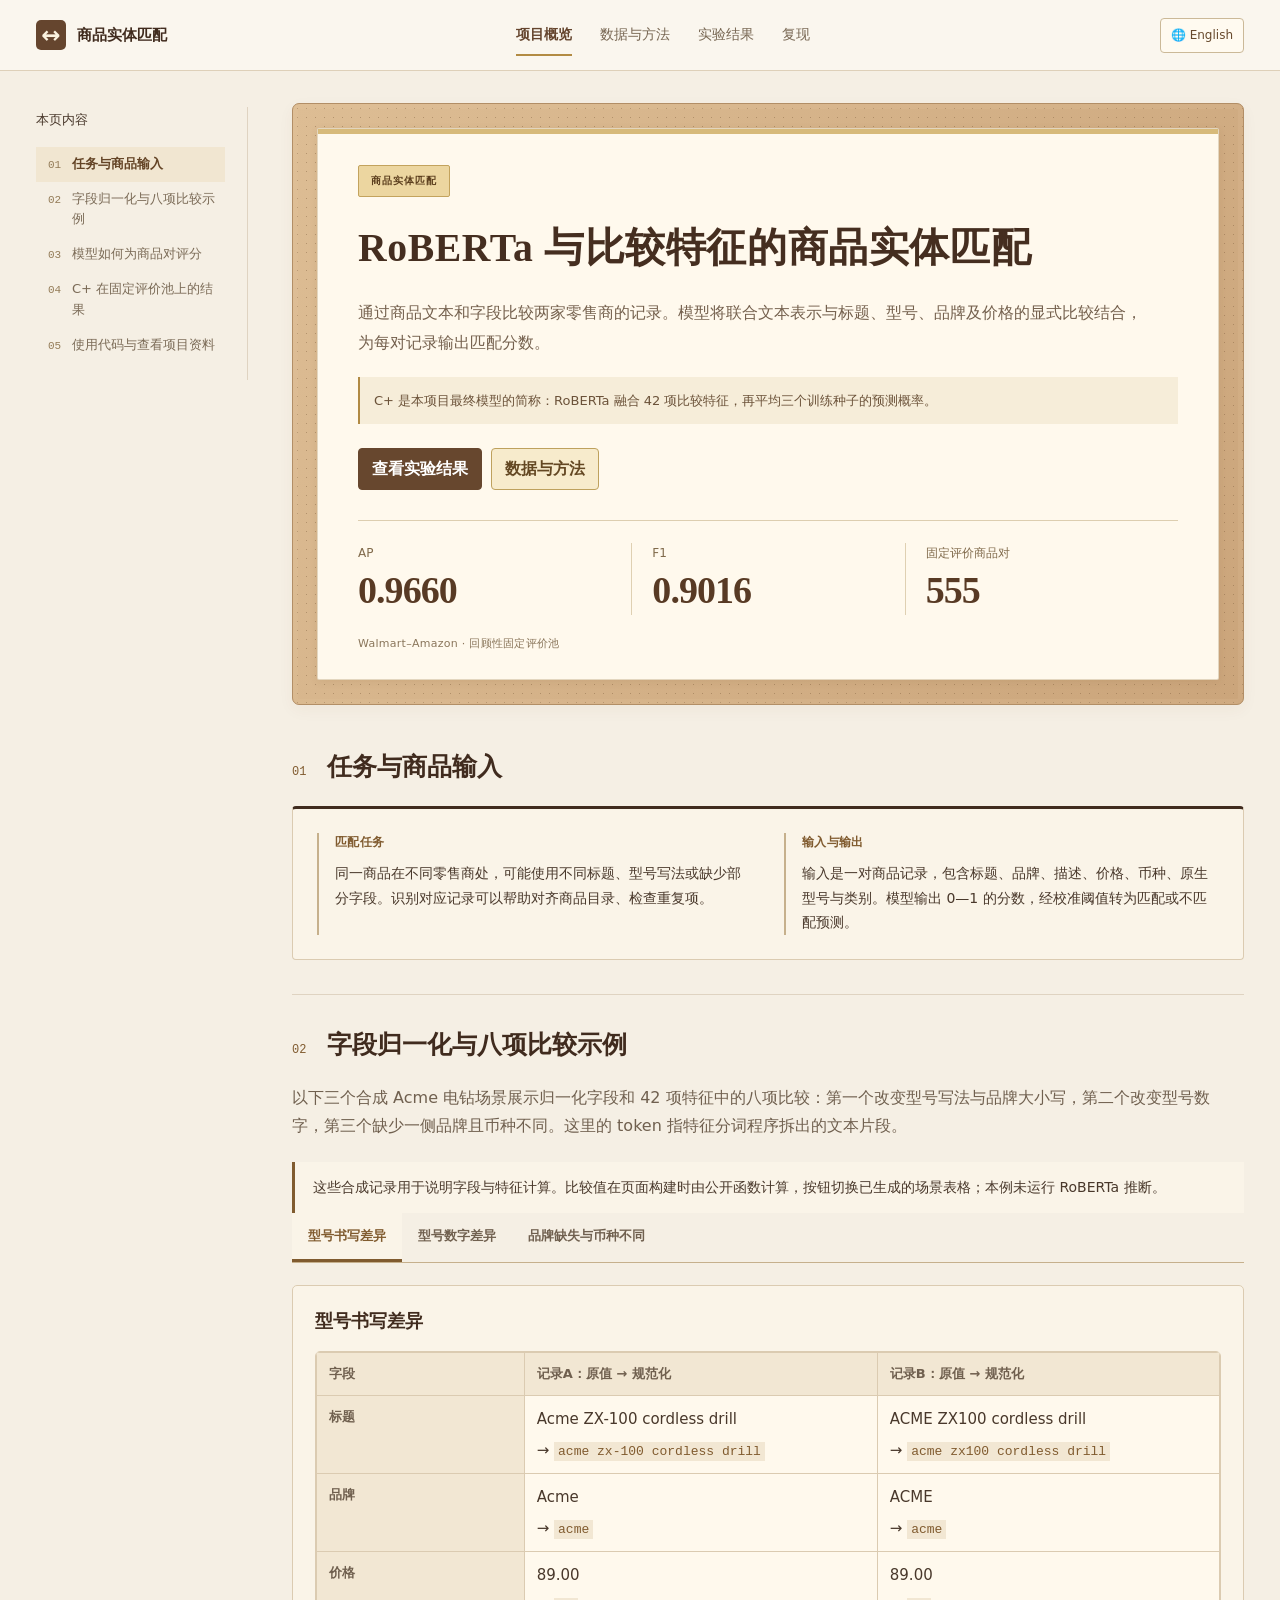
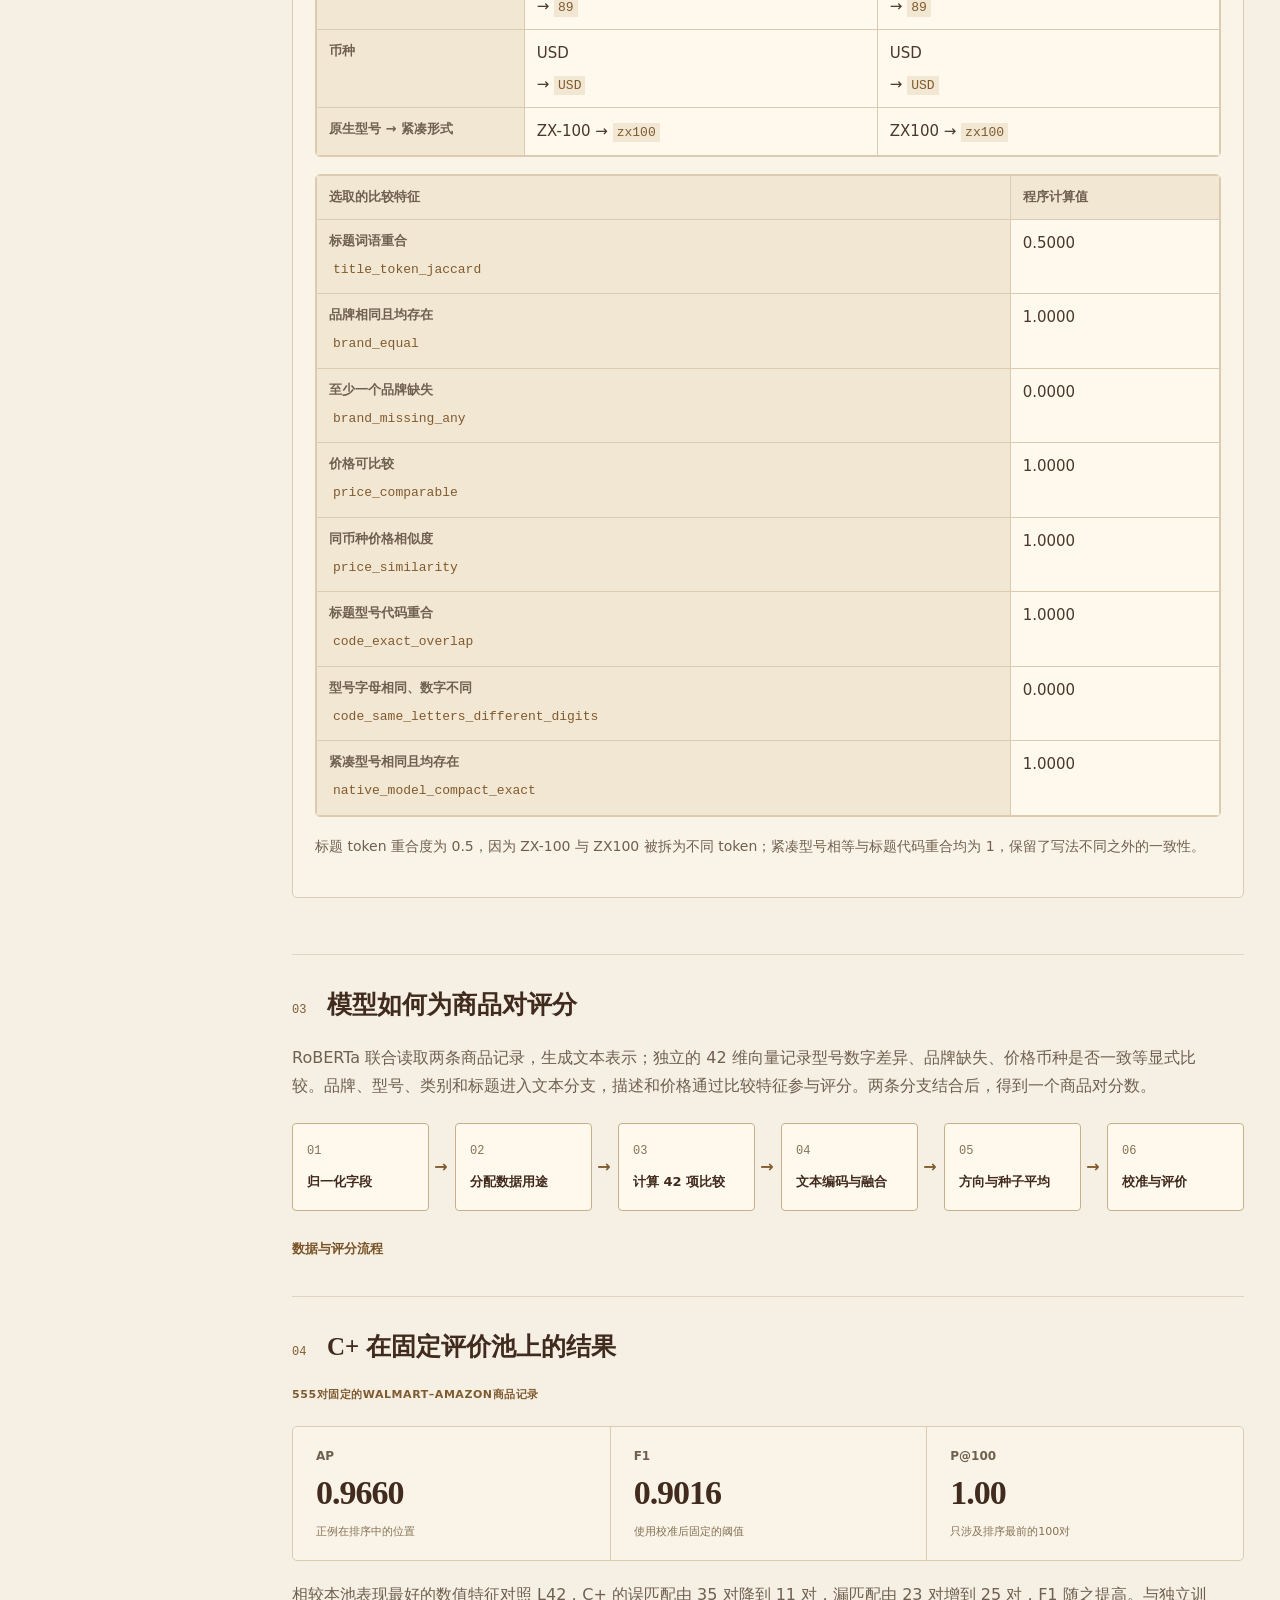
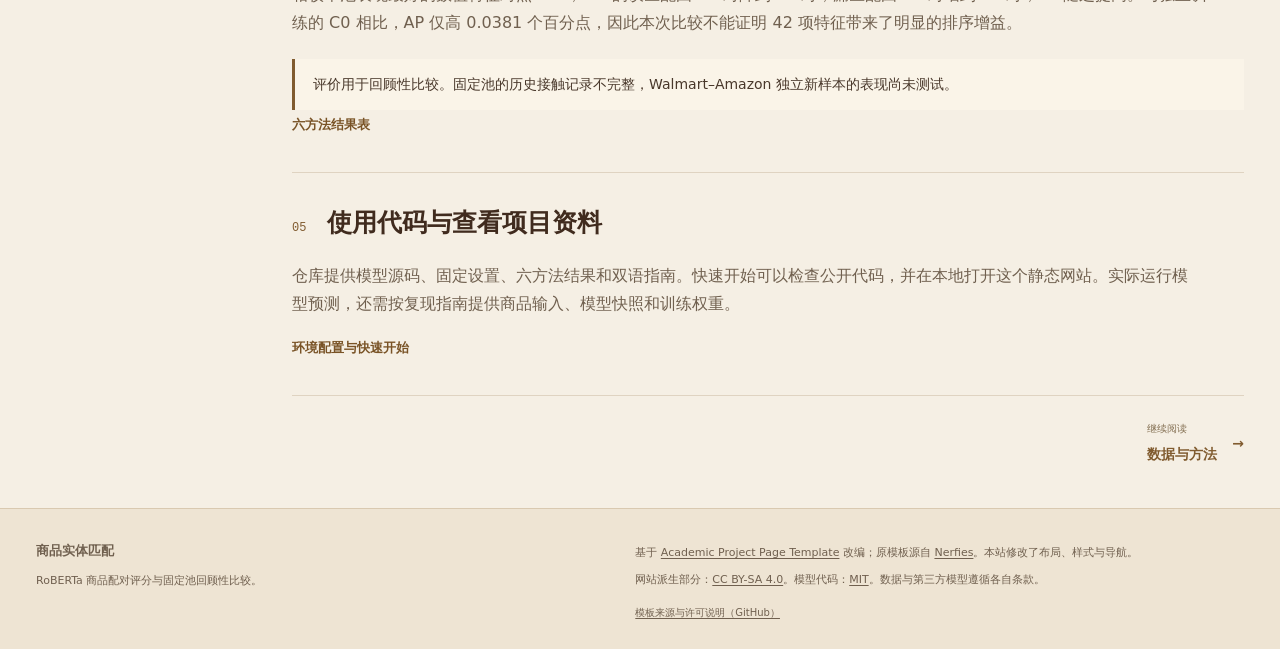
==== commit 667365a0: "Polish bilingual navigation and project prose" ====
--- a/showcase/zh-CN/index.html
+++ b/showcase/zh-CN/index.html
@@ -20,7 +20,7 @@
     <div class="header-inner">
       <a class="brand" href="index.html" aria-label="商品实体匹配"><span class="brand-mark" aria-hidden="true">↔</span><span>商品实体匹配</span></a>
       <nav aria-label="主导航"><a class="nav-link" href="index.html" aria-current="page">项目概览</a><a class="nav-link" href="method.html">数据与方法</a><a class="nav-link" href="results.html">实验结果</a><a class="nav-link" href="reproduce.html">复现</a></nav>
-      <a class="language-link" href="../en/index.html" lang="en" hreflang="en" aria-label="以英文阅读当前页面">English<span aria-hidden="true"> ↗</span></a>
+      <a class="language-link" href="../en/index.html" lang="en" hreflang="en" aria-label="以英文阅读当前页面">🌐 English</a>
     </div>
   </header>
   <div class="report-layout">
